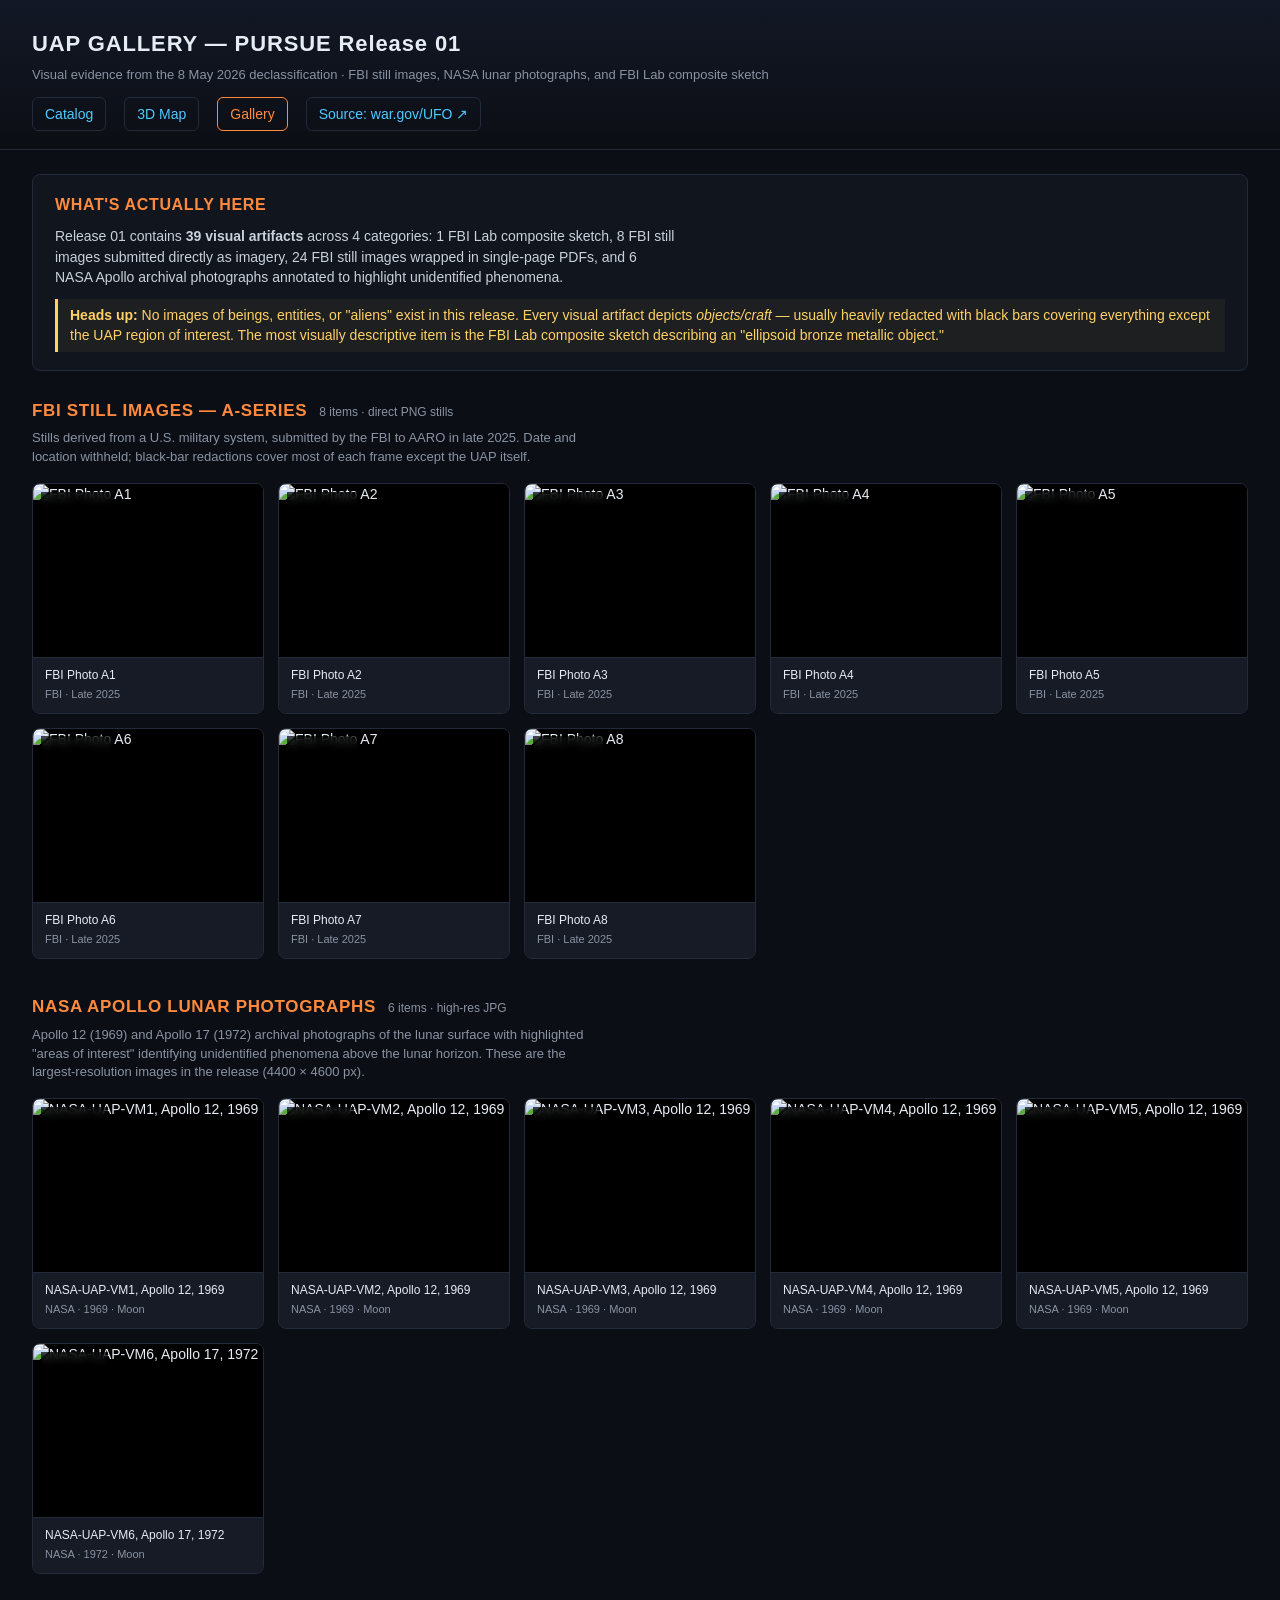
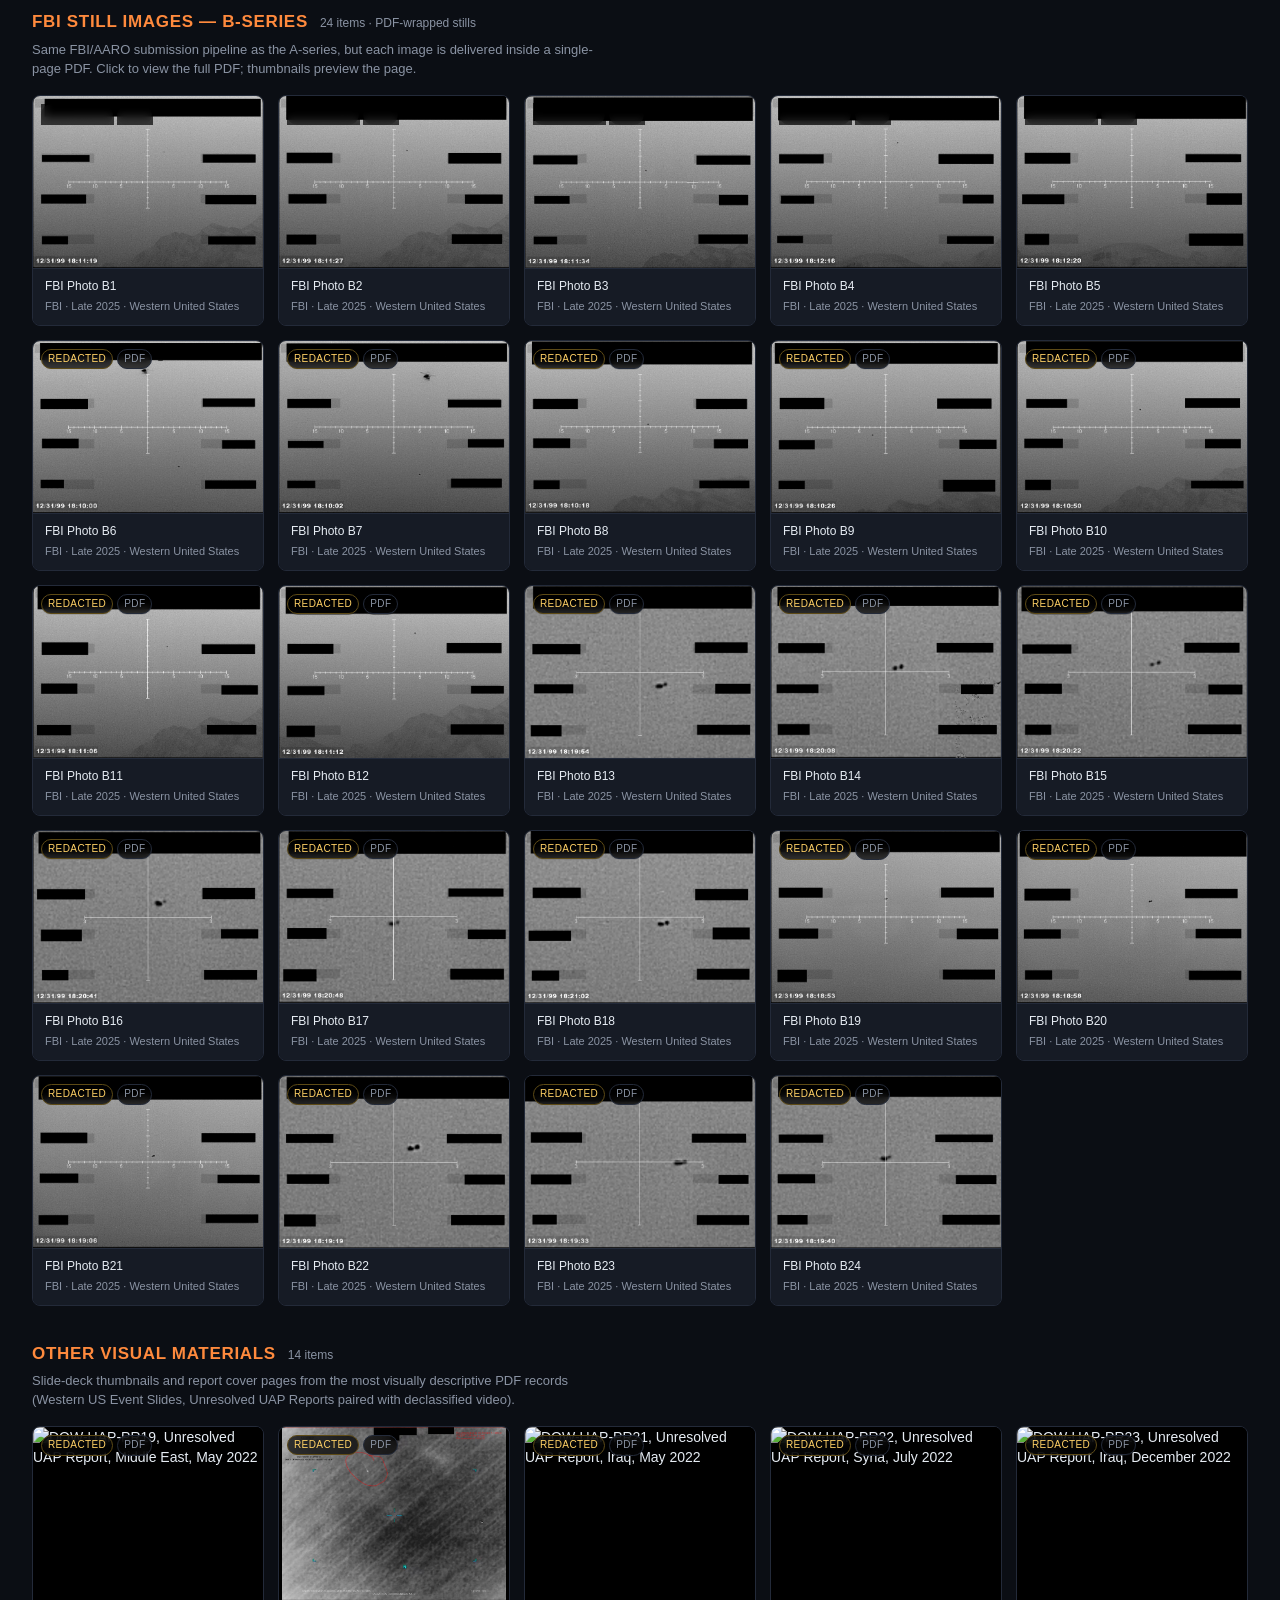
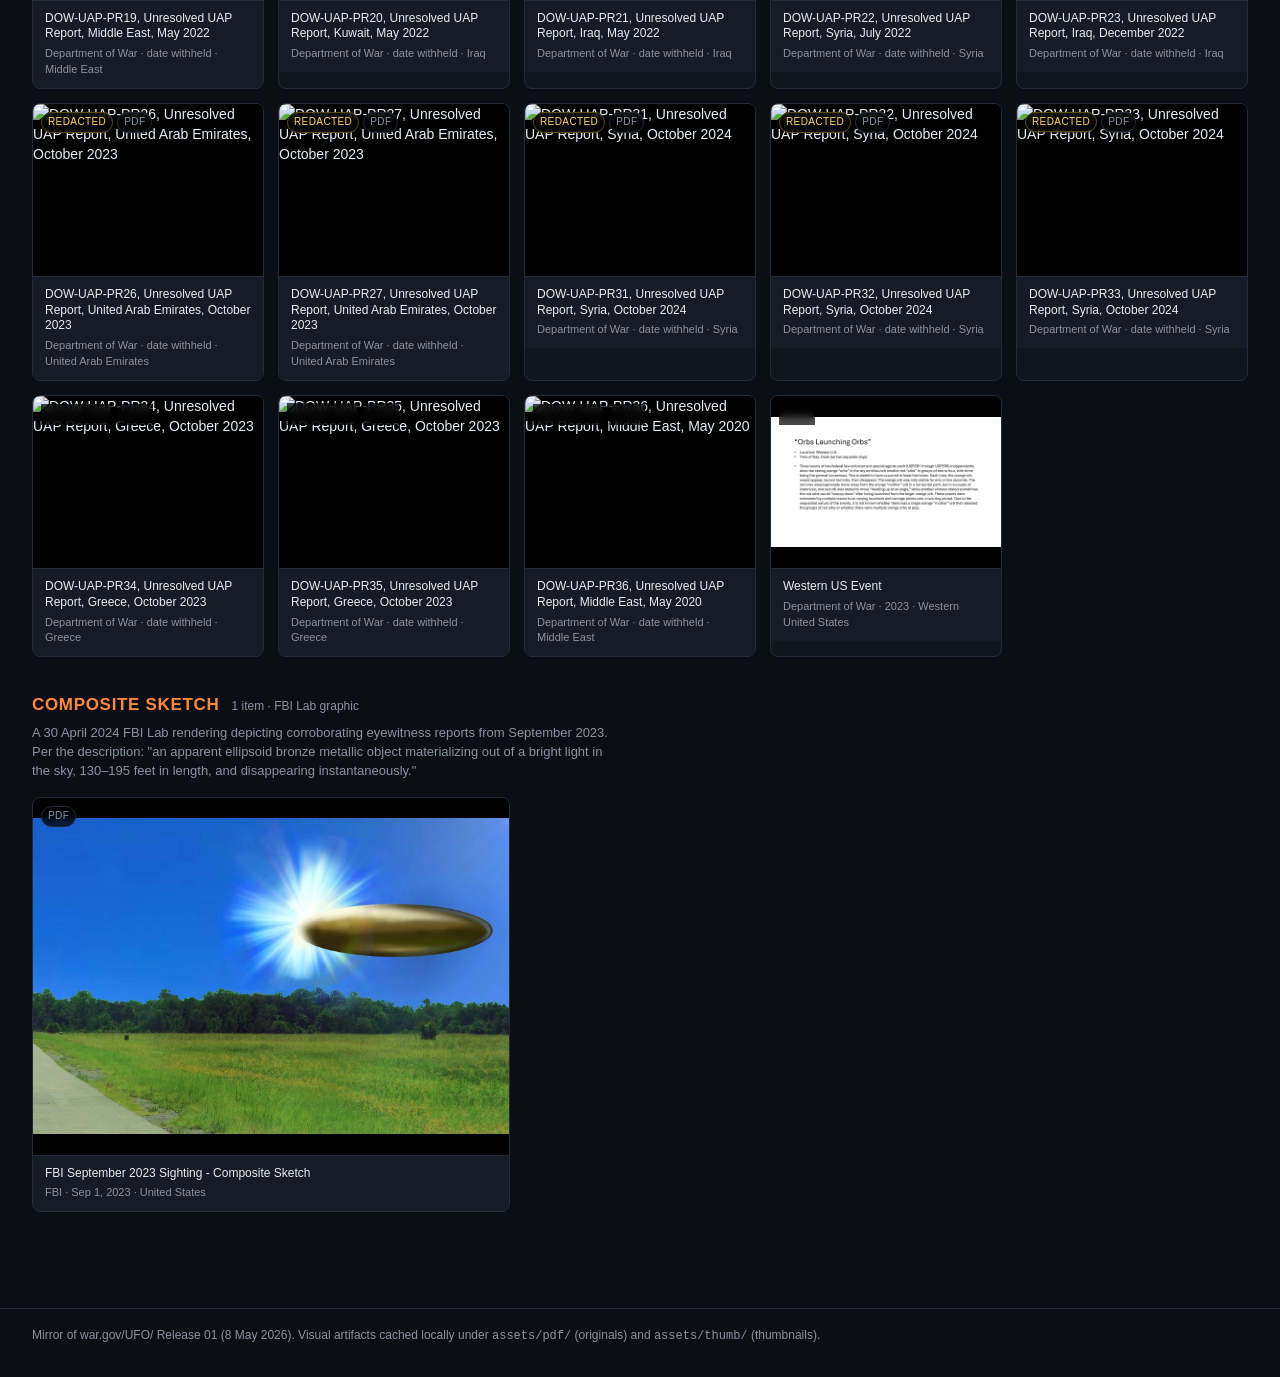
==== gallery.html @ 2dacb721 "Initial commit: UAP catalog + map + gallery Mirror of war.gov PURSUE Release 01 (8 May 2026): - 161 " ====
<!doctype html>
<html lang="en">
<head>
<meta charset="utf-8" />
<meta name="viewport" content="width=device-width,initial-scale=1" />
<title>UAP Gallery — PURSUE Release 01</title>
<!-- Google Analytics -->
<script async src="https://www.googletagmanager.com/gtag/js?id=G-RMWGLV4CE9"></script>
<script>
  window.dataLayer = window.dataLayer || [];
  function gtag(){dataLayer.push(arguments);}
  gtag('js', new Date());
  gtag('config', 'G-RMWGLV4CE9');
</script>
<style>
  :root {
    --bg: #0b0e14;
    --panel: #11151d;
    --panel2: #161b25;
    --line: #232a39;
    --text: #e6ecf3;
    --muted: #8a93a3;
    --accent: #ff8a3d;
    --accent2: #4ec9ff;
    --warn: #ffd166;
  }
  * { box-sizing: border-box; }
  html, body { margin:0; padding:0; background:var(--bg); color:var(--text); font:14px/1.45 -apple-system,BlinkMacSystemFont,"Segoe UI",sans-serif; }
  a { color: var(--accent2); text-decoration: none; }
  a:hover { text-decoration: underline; }
  header { padding: 28px 32px 18px; border-bottom: 1px solid var(--line); background: linear-gradient(180deg, #131826 0%, #0b0e14 100%); }
  header h1 { margin: 0 0 6px; font-size: 22px; letter-spacing:.04em; }
  header .sub { color: var(--muted); font-size: 13px; }
  header .nav { margin-top: 12px; display:flex; gap: 18px; flex-wrap: wrap; }
  header .nav a { padding: 6px 12px; border:1px solid var(--line); border-radius: 6px; }
  header .nav a.active { border-color: var(--accent); color: var(--accent); }

  main { max-width: 1400px; margin: 0 auto; padding: 24px 32px 60px; }

  .lede {
    background: var(--panel); border: 1px solid var(--line); border-radius: 8px;
    padding: 18px 22px; margin-bottom: 28px;
  }
  .lede h2 { margin: 0 0 10px; font-size: 16px; color: var(--accent); text-transform: uppercase; letter-spacing: .04em; }
  .lede p { margin: 6px 0; color: #c9d1da; max-width: 80ch; }
  .lede .callout {
    border-left: 3px solid var(--warn); padding: 6px 12px; margin-top: 12px;
    color: var(--warn); background: rgba(255,209,102,0.05);
  }

  section.group { margin-bottom: 36px; }
  section.group > h2 {
    font-size: 17px; color: var(--accent); letter-spacing: .04em; text-transform: uppercase;
    margin: 0 0 6px; display: flex; align-items: baseline; gap: 12px;
  }
  section.group > h2 .count { font-size: 12px; color: var(--muted); font-weight: 400; text-transform: none; letter-spacing: 0; }
  section.group > p.desc { margin: 0 0 16px; color: var(--muted); font-size: 13px; max-width: 80ch; }

  .grid {
    display: grid;
    grid-template-columns: repeat(auto-fill, minmax(220px, 1fr));
    gap: 14px;
  }
  .card {
    position: relative;
    background: var(--panel);
    border: 1px solid var(--line);
    border-radius: 8px;
    overflow: hidden;
    cursor: zoom-in;
    transition: border-color .15s, transform .15s;
  }
  .card:hover { border-color: var(--accent); transform: translateY(-2px); }
  .card .img-wrap {
    aspect-ratio: 4/3;
    background: #000;
    overflow: hidden;
    display: flex; align-items: center; justify-content: center;
  }
  .card img {
    width: 100%; height: 100%; object-fit: contain;
    background: #000;
  }
  .card .meta {
    padding: 10px 12px;
    font-size: 12px;
    border-top: 1px solid var(--line);
    background: var(--panel2);
  }
  .card .title { color: var(--text); font-weight: 500; line-height: 1.3; margin-bottom: 4px; }
  .card .sub { color: var(--muted); font-size: 11px; }
  .badges { position: absolute; top: 8px; left: 8px; display: flex; gap: 4px; }
  .badge {
    background: rgba(0,0,0,0.7);
    border: 1px solid var(--line);
    color: var(--muted);
    padding: 2px 6px;
    border-radius: 999px;
    font-size: 10px;
    text-transform: uppercase;
    letter-spacing: .04em;
    backdrop-filter: blur(4px);
  }
  .badge.redacted { color: var(--warn); border-color: #5d4a16; }
  .badge.highres { color: var(--accent2); border-color: #234050; }
  .card.featured { grid-column: span 2; }
  @media (max-width: 720px) { .card.featured { grid-column: span 1; } }

  /* Lightbox */
  .lightbox {
    position: fixed; inset: 0;
    background: rgba(0,0,0,0.95);
    display: none;
    z-index: 100;
    padding: 40px;
  }
  .lightbox.open { display: flex; flex-direction: column; }
  .lightbox img {
    flex: 1; min-height: 0;
    width: 100%; height: 100%;
    object-fit: contain;
  }
  .lightbox .lb-meta {
    color: var(--text);
    padding: 14px 8px 4px;
    font-size: 13px;
    line-height: 1.5;
    max-height: 35vh;
    overflow-y: auto;
  }
  .lightbox .lb-meta .ttl { font-weight: 600; color: var(--accent); margin-bottom: 4px; font-size: 15px; }
  .lightbox .lb-meta .sub { color: var(--muted); margin-bottom: 8px; font-size: 12px; }
  .lightbox .lb-meta .desc { color: #c9d1da; max-width: 80ch; }
  .lightbox .close {
    position: absolute; top: 12px; right: 16px;
    background: rgba(0,0,0,0.7); border: 1px solid var(--line);
    color: var(--text); width: 36px; height: 36px;
    border-radius: 50%; cursor: pointer; font-size: 18px; line-height: 1;
  }
  .lightbox .nav-btn {
    position: absolute; top: 50%; transform: translateY(-50%);
    background: rgba(0,0,0,0.5); border: 1px solid var(--line);
    color: var(--text); width: 44px; height: 44px;
    border-radius: 50%; cursor: pointer; font-size: 22px; line-height: 1;
  }
  .lightbox .nav-btn.prev { left: 12px; }
  .lightbox .nav-btn.next { right: 12px; }
  .lightbox .open-link {
    display: inline-block; margin-top: 6px;
    color: var(--accent2); padding: 3px 8px; border:1px solid var(--line); border-radius: 4px;
    font-size: 12px;
  }

  footer { color: var(--muted); padding: 18px 32px 32px; font-size: 12px; border-top: 1px solid var(--line); }
</style>
</head>
<body>

<header>
  <h1>UAP GALLERY &mdash; PURSUE Release 01</h1>
  <div class="sub">Visual evidence from the 8 May 2026 declassification &middot; FBI still images, NASA lunar photographs, and FBI Lab composite sketch</div>
  <div class="nav">
    <a href="index.html">Catalog</a>
    <a href="map.html">3D Map</a>
    <a class="active" href="gallery.html">Gallery</a>
    <a href="https://www.war.gov/UFO/" target="_blank" rel="noopener">Source: war.gov/UFO ↗</a>
  </div>
</header>

<main>

  <div class="lede">
    <h2>What's actually here</h2>
    <p>Release 01 contains <strong>39 visual artifacts</strong> across 4 categories: 1 FBI Lab composite sketch, 8 FBI still images submitted directly as imagery, 24 FBI still images wrapped in single-page PDFs, and 6 NASA Apollo archival photographs annotated to highlight unidentified phenomena.</p>
    <div class="callout">
      <strong>Heads up:</strong> No images of beings, entities, or "aliens" exist in this release. Every visual artifact depicts <em>objects/craft</em> &mdash; usually heavily redacted with black bars covering everything except the UAP region of interest. The most visually descriptive item is the FBI Lab composite sketch describing an "ellipsoid bronze metallic object."
    </div>
  </div>

  <section class="group" id="g-fbi-a">
    <h2>FBI Still Images — A-series <span class="count">8 items · direct PNG stills</span></h2>
    <p class="desc">Stills derived from a U.S. military system, submitted by the FBI to AARO in late 2025. Date and location withheld; black-bar redactions cover most of each frame except the UAP itself.</p>
    <div class="grid" id="grid-fbi-a"></div>
  </section>

  <section class="group" id="g-nasa">
    <h2>NASA Apollo Lunar Photographs <span class="count">6 items · high-res JPG</span></h2>
    <p class="desc">Apollo 12 (1969) and Apollo 17 (1972) archival photographs of the lunar surface with highlighted "areas of interest" identifying unidentified phenomena above the lunar horizon. These are the largest-resolution images in the release (4400 × 4600 px).</p>
    <div class="grid" id="grid-nasa"></div>
  </section>

  <section class="group" id="g-fbi-b">
    <h2>FBI Still Images — B-series <span class="count">24 items · PDF-wrapped stills</span></h2>
    <p class="desc">Same FBI/AARO submission pipeline as the A-series, but each image is delivered inside a single-page PDF. Click to view the full PDF; thumbnails preview the page.</p>
    <div class="grid" id="grid-fbi-b"></div>
  </section>

  <section class="group" id="g-other">
    <h2>Other Visual Materials <span class="count" id="g-other-count">—</span></h2>
    <p class="desc">Slide-deck thumbnails and report cover pages from the most visually descriptive PDF records (Western US Event Slides, Unresolved UAP Reports paired with declassified video).</p>
    <div class="grid" id="grid-other"></div>
  </section>

  <section class="group" id="g-sketch">
    <h2>Composite Sketch <span class="count">1 item · FBI Lab graphic</span></h2>
    <p class="desc">A 30 April 2024 FBI Lab rendering depicting corroborating eyewitness reports from September 2023. Per the description: "an apparent ellipsoid bronze metallic object materializing out of a bright light in the sky, 130–195 feet in length, and disappearing instantaneously."</p>
    <div class="grid" id="grid-sketch"></div>
  </section>
</main>

<div class="lightbox" id="lightbox" role="dialog" aria-modal="true">
  <button class="close" aria-label="Close" onclick="closeLB()">×</button>
  <button class="nav-btn prev" aria-label="Previous" onclick="navLB(-1)">‹</button>
  <button class="nav-btn next" aria-label="Next" onclick="navLB(1)">›</button>
  <img id="lb-img" alt="" />
  <div class="lb-meta">
    <div class="ttl" id="lb-ttl"></div>
    <div class="sub" id="lb-sub"></div>
    <div class="desc" id="lb-desc"></div>
    <a id="lb-source" class="open-link" target="_blank" rel="noopener">Open source ↗</a>
  </div>
</div>

<footer>
  Mirror of war.gov/UFO/ Release 01 (8 May 2026). Visual artifacts cached locally under <code>assets/pdf/</code> (originals) and <code>assets/thumb/</code> (thumbnails).
</footer>

<script src="data.js"></script>
<script>
(async function(){
await window.UAP_READY;
const records = window.UAP_CATALOG;

function escapeHtml(s){
  return String(s||'').replace(/[&<>"']/g, c=>({'&':'&amp;','<':'&lt;','>':'&gt;','"':'&quot;',"'":'&#39;'}[c]));
}

function fmtDate(s){
  if (!s || s==='N/A') return 'date withheld';
  const m = s.match(/^(\d{1,2})\/(\d{1,2})\/(\d{2,4})/);
  if (m) {
    let y = parseInt(m[3]); if (y < 100) y = y >= 30 ? 1900+y : 2000+y;
    const months = ['Jan','Feb','Mar','Apr','May','Jun','Jul','Aug','Sep','Oct','Nov','Dec'];
    return `${months[parseInt(m[1])-1]} ${parseInt(m[2])}, ${y}`;
  }
  return s;
}

// Bucketing logic
function isSketch(r) { return /sketch/i.test(r.title) && r.title !== 'State Department UAP Cable 1, Papua New Guinea, January 28, 1985'; }
function isFbiA(r)   { return r.type === 'IMG' && /^FBI Photo A\d/i.test(r.title); }
function isFbiB(r)   { return r.type === 'PDF' && /^FBI Photo B\d/i.test(r.title); }
function isNasaImg(r){ return r.type === 'IMG' && /NASA-UAP-VM/i.test(r.title); }
function isOther(r)  {
  // Western US Event slides + the PR (Unresolved UAP Report) modal images that are summary cards
  return /western us event/i.test(r.title) || /^DOW-UAP-PR\d+,/.test(r.title);
}

const sketch = records.filter(isSketch);
const fbiA   = records.filter(isFbiA);
const fbiB   = records.filter(isFbiB).sort((a,b)=>{
  const na = parseInt(a.title.match(/B(\d+)/)?.[1]||0);
  const nb = parseInt(b.title.match(/B(\d+)/)?.[1]||0);
  return na - nb;
});
const nasa   = records.filter(isNasaImg).sort((a,b)=> a.title.localeCompare(b.title, undefined, {numeric:true}));
const other  = records.filter(isOther).filter(r => r.localThumb || r.localFile);

document.getElementById('g-other-count').textContent = other.length + ' items';

// All items in display order, for lightbox navigation
const allItems = [];

function makeCard(r, opts={}) {
  // Decide preview source: prefer local high-res image for IMG records, else thumb
  const isImage = /\.(png|jpe?g|gif|webp)$/i.test(r.localFile||'');
  const previewSrc = (isImage ? r.localFile : r.localThumb) || r.localThumb;
  const fullSrc = isImage ? r.localFile : (r.localThumb || r.localFile);
  const sourceLink = r.localFile || r.fileUrl;
  const isPdf = /\.pdf$/i.test(r.localFile||'');
  const item = {
    title: r.title,
    desc: r.description || '',
    incidentDate: fmtDate(r.incidentDate),
    location: r.incidentLocation || 'location withheld',
    agency: r.agency,
    fullSrc,
    sourceLink,
    sourceLabel: isPdf ? 'Open PDF ↗' : 'Open original ↗'
  };
  allItems.push(item);
  const idx = allItems.length - 1;

  const card = document.createElement('div');
  card.className = 'card' + (opts.featured ? ' featured' : '');
  card.dataset.idx = idx;
  card.innerHTML = `
    <div class="badges">
      ${(r.redaction||'').toUpperCase()==='TRUE' ? '<span class="badge redacted">redacted</span>' : ''}
      ${opts.highres ? '<span class="badge highres">high-res</span>' : ''}
      ${isPdf ? '<span class="badge">PDF</span>' : ''}
    </div>
    <div class="img-wrap">
      <img loading="lazy" src="${previewSrc}" alt="${escapeHtml(r.title)}">
    </div>
    <div class="meta">
      <div class="title">${escapeHtml(r.title)}</div>
      <div class="sub">${escapeHtml(r.agency)} · ${escapeHtml(item.incidentDate)}${r.incidentLocation && r.incidentLocation!=='N/A' ? ' · '+escapeHtml(r.incidentLocation) : ''}</div>
    </div>
  `;
  card.addEventListener('click', () => openLB(idx));
  return card;
}

const gSketch = document.getElementById('grid-sketch');
sketch.forEach(r => gSketch.appendChild(makeCard(r, {featured: true})));

const gA = document.getElementById('grid-fbi-a');
fbiA.forEach(r => gA.appendChild(makeCard(r)));

const gN = document.getElementById('grid-nasa');
nasa.forEach(r => gN.appendChild(makeCard(r, {highres: true})));

const gB = document.getElementById('grid-fbi-b');
fbiB.forEach(r => gB.appendChild(makeCard(r)));

const gO = document.getElementById('grid-other');
other.forEach(r => gO.appendChild(makeCard(r)));

// Lightbox
let lbIdx = 0;
const lb = document.getElementById('lightbox');
const lbImg = document.getElementById('lb-img');

function openLB(idx) {
  lbIdx = idx;
  showLB();
  lb.classList.add('open');
  document.body.style.overflow = 'hidden';
}
function closeLB() {
  lb.classList.remove('open');
  document.body.style.overflow = '';
}
function navLB(delta) {
  lbIdx = (lbIdx + delta + allItems.length) % allItems.length;
  showLB();
}
function showLB() {
  const it = allItems[lbIdx];
  lbImg.src = it.fullSrc;
  lbImg.alt = it.title;
  document.getElementById('lb-ttl').textContent = it.title;
  document.getElementById('lb-sub').textContent = `${it.agency} · ${it.incidentDate} · ${it.location}`;
  document.getElementById('lb-desc').textContent = it.desc;
  const link = document.getElementById('lb-source');
  link.href = it.sourceLink;
  link.textContent = it.sourceLabel;
}
window.closeLB = closeLB;
window.navLB = navLB;

lb.addEventListener('click', e => { if (e.target === lb) closeLB(); });
document.addEventListener('keydown', e => {
  if (!lb.classList.contains('open')) return;
  if (e.key === 'Escape') closeLB();
  else if (e.key === 'ArrowLeft') navLB(-1);
  else if (e.key === 'ArrowRight') navLB(1);
});
})();
</script>
</body>
</html>
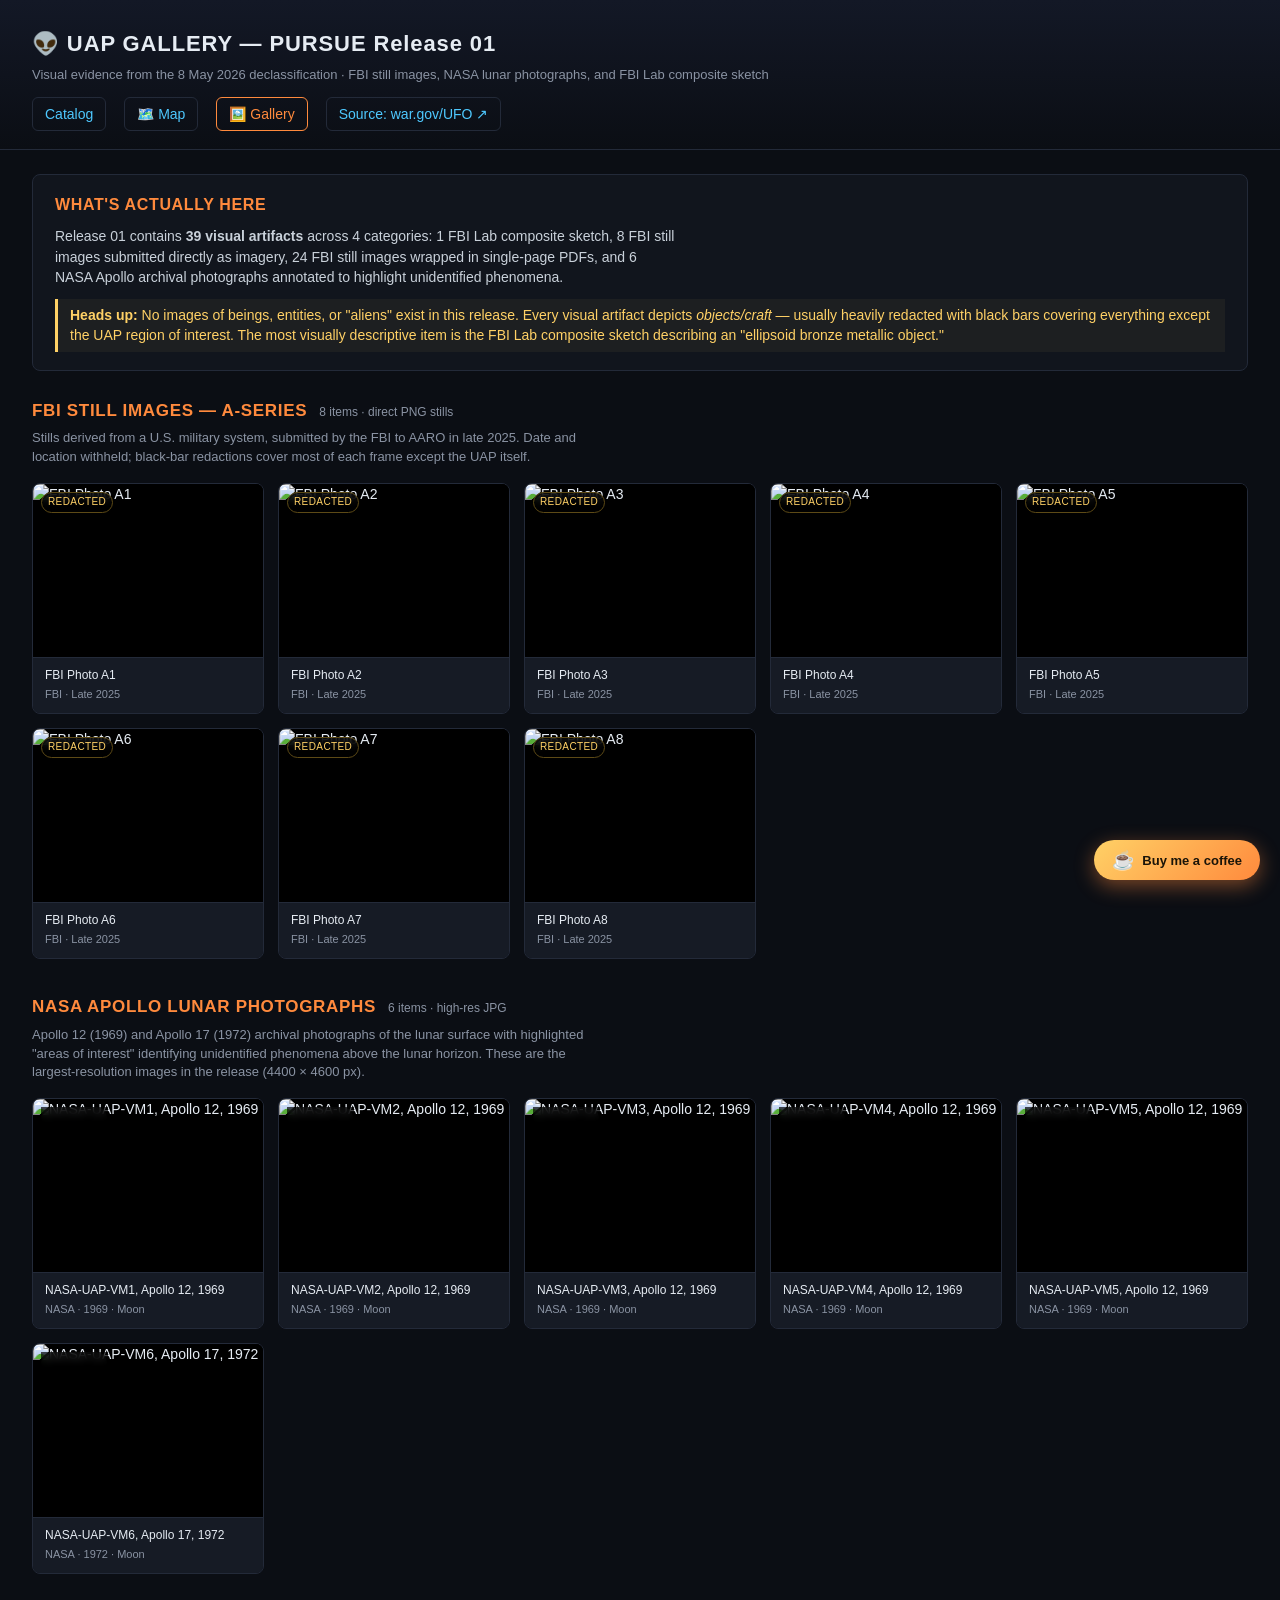
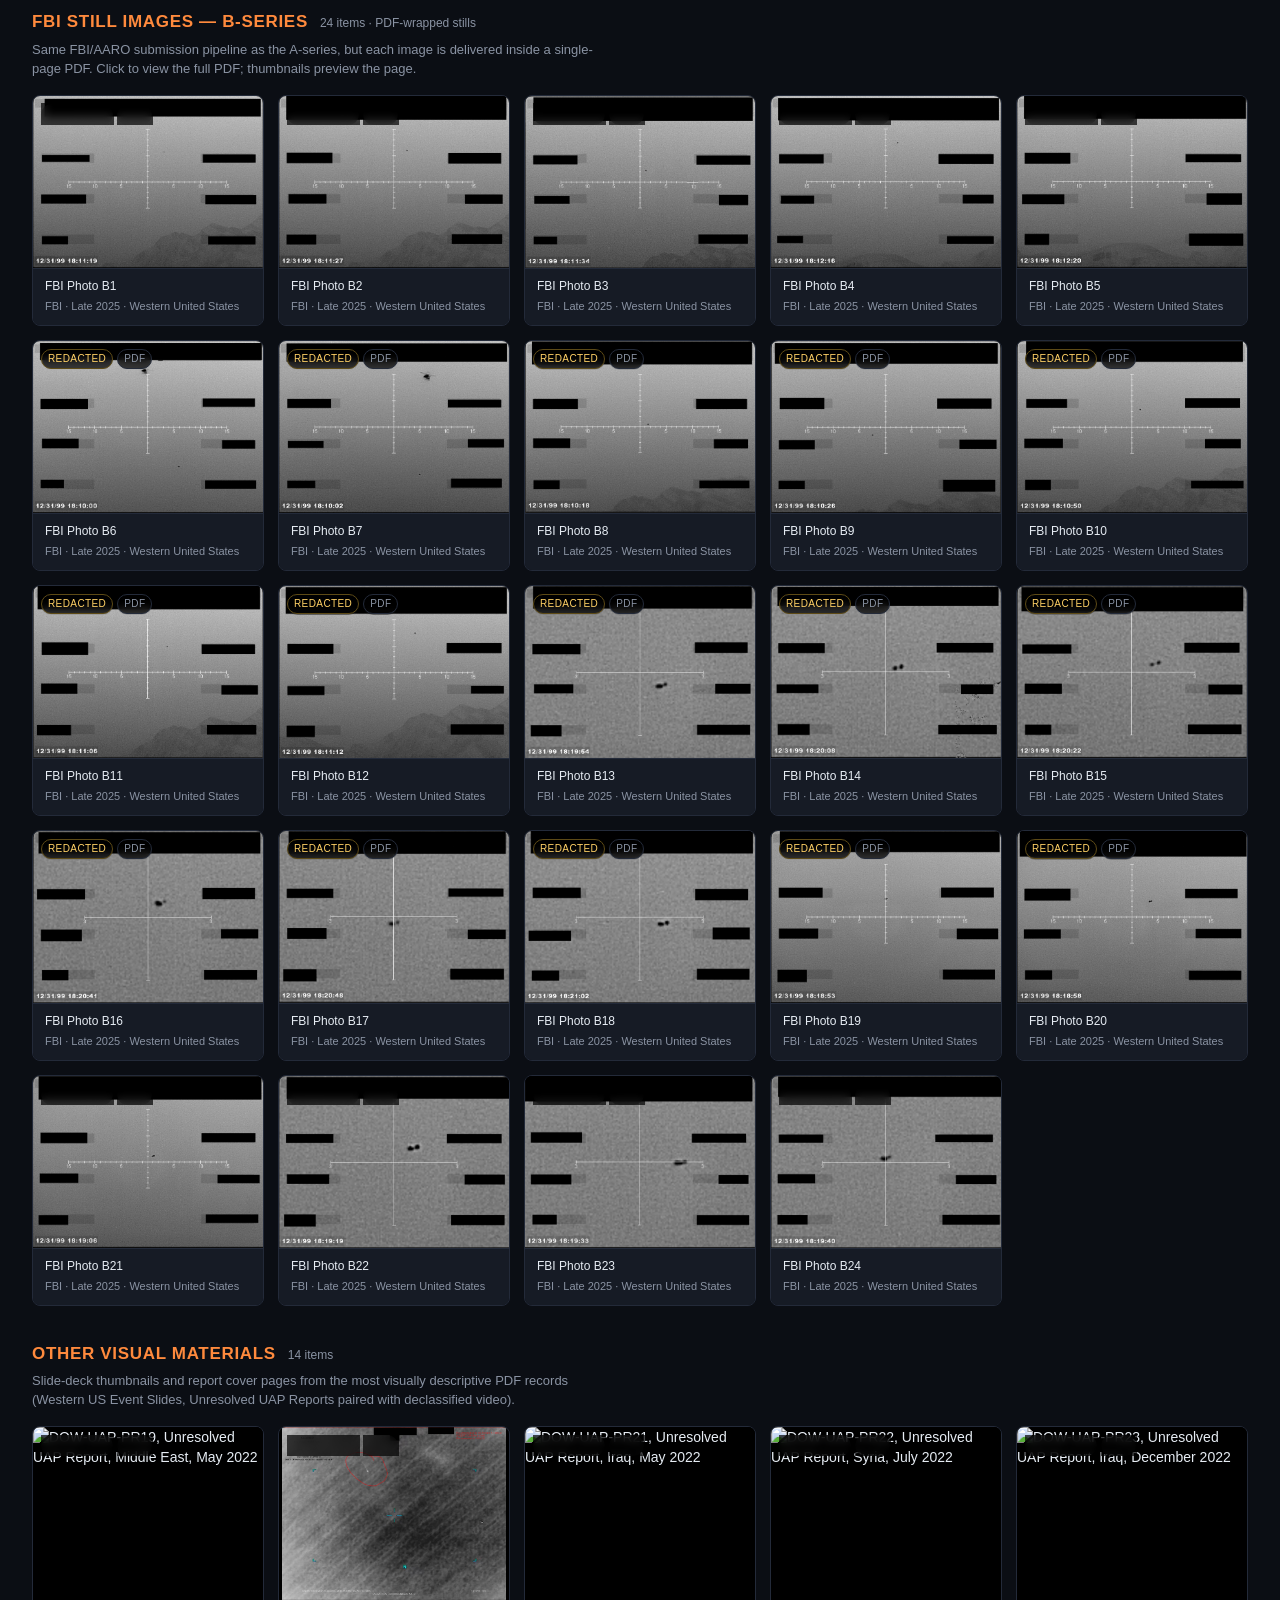
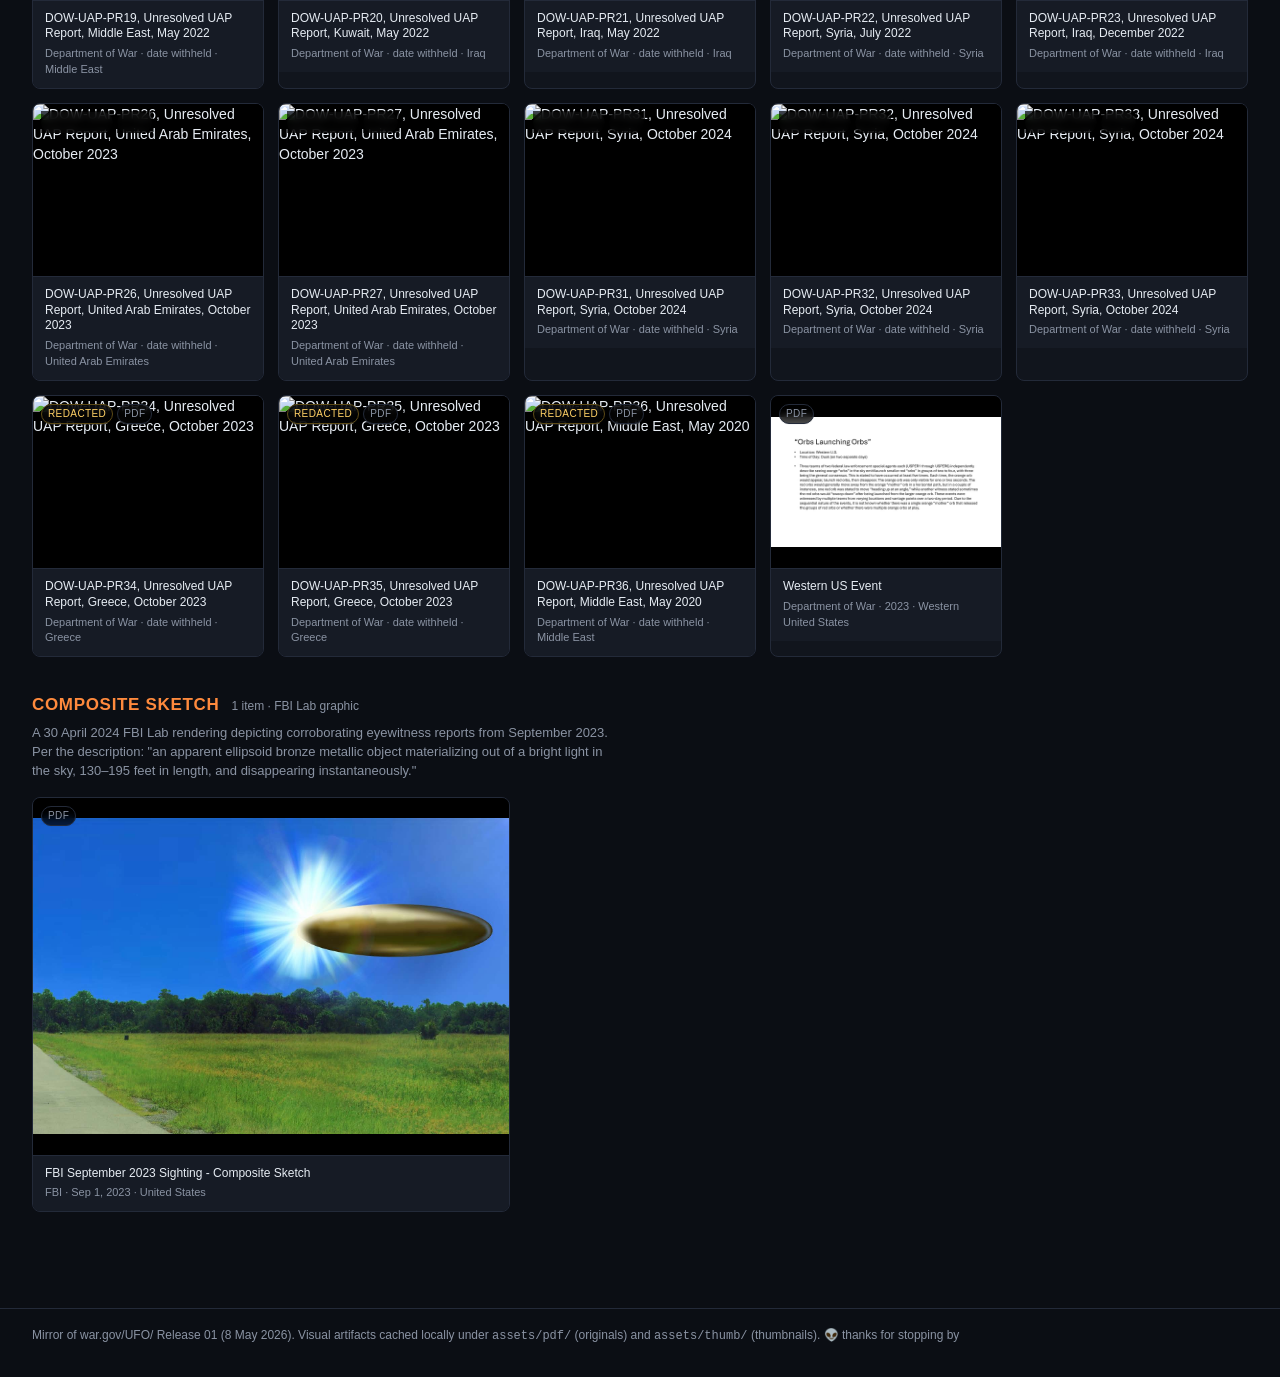
==== commit 965f3245: "Friendly redesign: hero map, alien stickers, BMC widget, GA, favicon - index.html: 16:7 hero map ifr" ====
--- a/gallery.html
+++ b/gallery.html
@@ -3,7 +3,8 @@
 <head>
 <meta charset="utf-8" />
 <meta name="viewport" content="width=device-width,initial-scale=1" />
-<title>UAP Gallery — PURSUE Release 01</title>
+<link rel="icon" href='data:image/svg+xml,<svg xmlns="http://www.w3.org/2000/svg" viewBox="0 0 100 100"><text y=".9em" font-size="88">👽</text></svg>'>
+<title>👽 UAP Gallery — PURSUE Release 01</title>
 <!-- Google Analytics -->
 <script async src="https://www.googletagmanager.com/gtag/js?id=G-RMWGLV4CE9"></script>
 <script>
@@ -152,17 +153,67 @@
   }
 
   footer { color: var(--muted); padding: 18px 32px 32px; font-size: 12px; border-top: 1px solid var(--line); }
+
+  /* Friendly alien stickers (decorative, edges only — gallery is image-heavy) */
+  .alien-stickers { position: fixed; inset: 0; pointer-events: none; z-index: 2; overflow: hidden; }
+  .sticker {
+    position: absolute; opacity: 0; user-select: none;
+    filter: drop-shadow(0 0 10px rgba(78,201,255,.35));
+    animation: sticker-pop 9s ease-in-out infinite;
+  }
+  .sticker.s1 { top: 10%; left: 1%;  animation-delay: 0s;   font-size: 38px; }
+  .sticker.s2 { top: 55%; right: 1%; animation-delay: 3s;   font-size: 36px; }
+  .sticker.s3 { top: 88%; left: 1%;  animation-delay: 6s;   font-size: 34px; }
+  @keyframes sticker-pop {
+    0%, 92%, 100% { opacity: 0; transform: translateY(20px) scale(.4) rotate(-12deg); }
+    20% { opacity: .9; transform: translateY(-2px) scale(1.05) rotate(0deg); }
+    65% { opacity: .8; transform: translateY(-2px) scale(1) rotate(-4deg); }
+    85% { opacity: 0; transform: translateY(10px) scale(.6) rotate(8deg); }
+  }
+  header, main, footer { position: relative; z-index: 3; }
+  @media (max-width: 720px) { .alien-stickers { display: none; } }
+
+  /* Buy Me a Coffee floating widget */
+  .bmc-widget {
+    position: fixed; bottom: 20px; right: 20px; z-index: 50;
+    display: flex; align-items: center; gap: 8px;
+    padding: 11px 18px;
+    background: linear-gradient(135deg, #ffd166 0%, #ff8a3d 100%);
+    color: #1a1408;
+    font: 600 13px/1 -apple-system,BlinkMacSystemFont,"Segoe UI",sans-serif;
+    text-decoration: none; border-radius: 999px;
+    box-shadow: 0 6px 20px rgba(255,138,61,.45), 0 0 0 0 rgba(255,209,102,.6);
+    animation: bmc-pulse 2.6s ease-in-out infinite;
+    transition: transform .18s, box-shadow .18s;
+  }
+  .bmc-widget:hover {
+    transform: translateY(-2px) scale(1.05);
+    animation-play-state: paused;
+    box-shadow: 0 10px 28px rgba(255,138,61,.7);
+    text-decoration: none;
+  }
+  .bmc-widget .bmc-icon { font-size: 18px; line-height: 1; filter: drop-shadow(0 1px 0 rgba(255,255,255,.4)); }
+  @keyframes bmc-pulse {
+    0%, 100% { box-shadow: 0 6px 20px rgba(255,138,61,.45), 0 0 0 0 rgba(255,209,102,.55); }
+    60% { box-shadow: 0 6px 20px rgba(255,138,61,.45), 0 0 0 14px rgba(255,209,102,0); }
+  }
 </style>
 </head>
 <body>
 
+<div class="alien-stickers" aria-hidden="true">
+  <span class="sticker s1">👽</span>
+  <span class="sticker s2">🛸</span>
+  <span class="sticker s3">🪐</span>
+</div>
+
 <header>
-  <h1>UAP GALLERY &mdash; PURSUE Release 01</h1>
+  <h1>👽 UAP GALLERY &mdash; PURSUE Release 01</h1>
   <div class="sub">Visual evidence from the 8 May 2026 declassification &middot; FBI still images, NASA lunar photographs, and FBI Lab composite sketch</div>
   <div class="nav">
     <a href="index.html">Catalog</a>
-    <a href="map.html">3D Map</a>
-    <a class="active" href="gallery.html">Gallery</a>
+    <a href="map.html">🗺️ Map</a>
+    <a class="active" href="gallery.html">🖼️ Gallery</a>
     <a href="https://www.war.gov/UFO/" target="_blank" rel="noopener">Source: war.gov/UFO ↗</a>
   </div>
 </header>
@@ -222,8 +273,12 @@
 </div>
 
 <footer>
-  Mirror of war.gov/UFO/ Release 01 (8 May 2026). Visual artifacts cached locally under <code>assets/pdf/</code> (originals) and <code>assets/thumb/</code> (thumbnails).
+  Mirror of war.gov/UFO/ Release 01 (8 May 2026). Visual artifacts cached locally under <code>assets/pdf/</code> (originals) and <code>assets/thumb/</code> (thumbnails). 👽 thanks for stopping by
 </footer>
+
+<a class="bmc-widget" href="https://buymeacoffee.com/yonique" target="_blank" rel="noopener" aria-label="Buy me a coffee">
+  <span class="bmc-icon">☕</span><span>Buy me a coffee</span>
+</a>
 
 <script src="data.js"></script>
 <script>
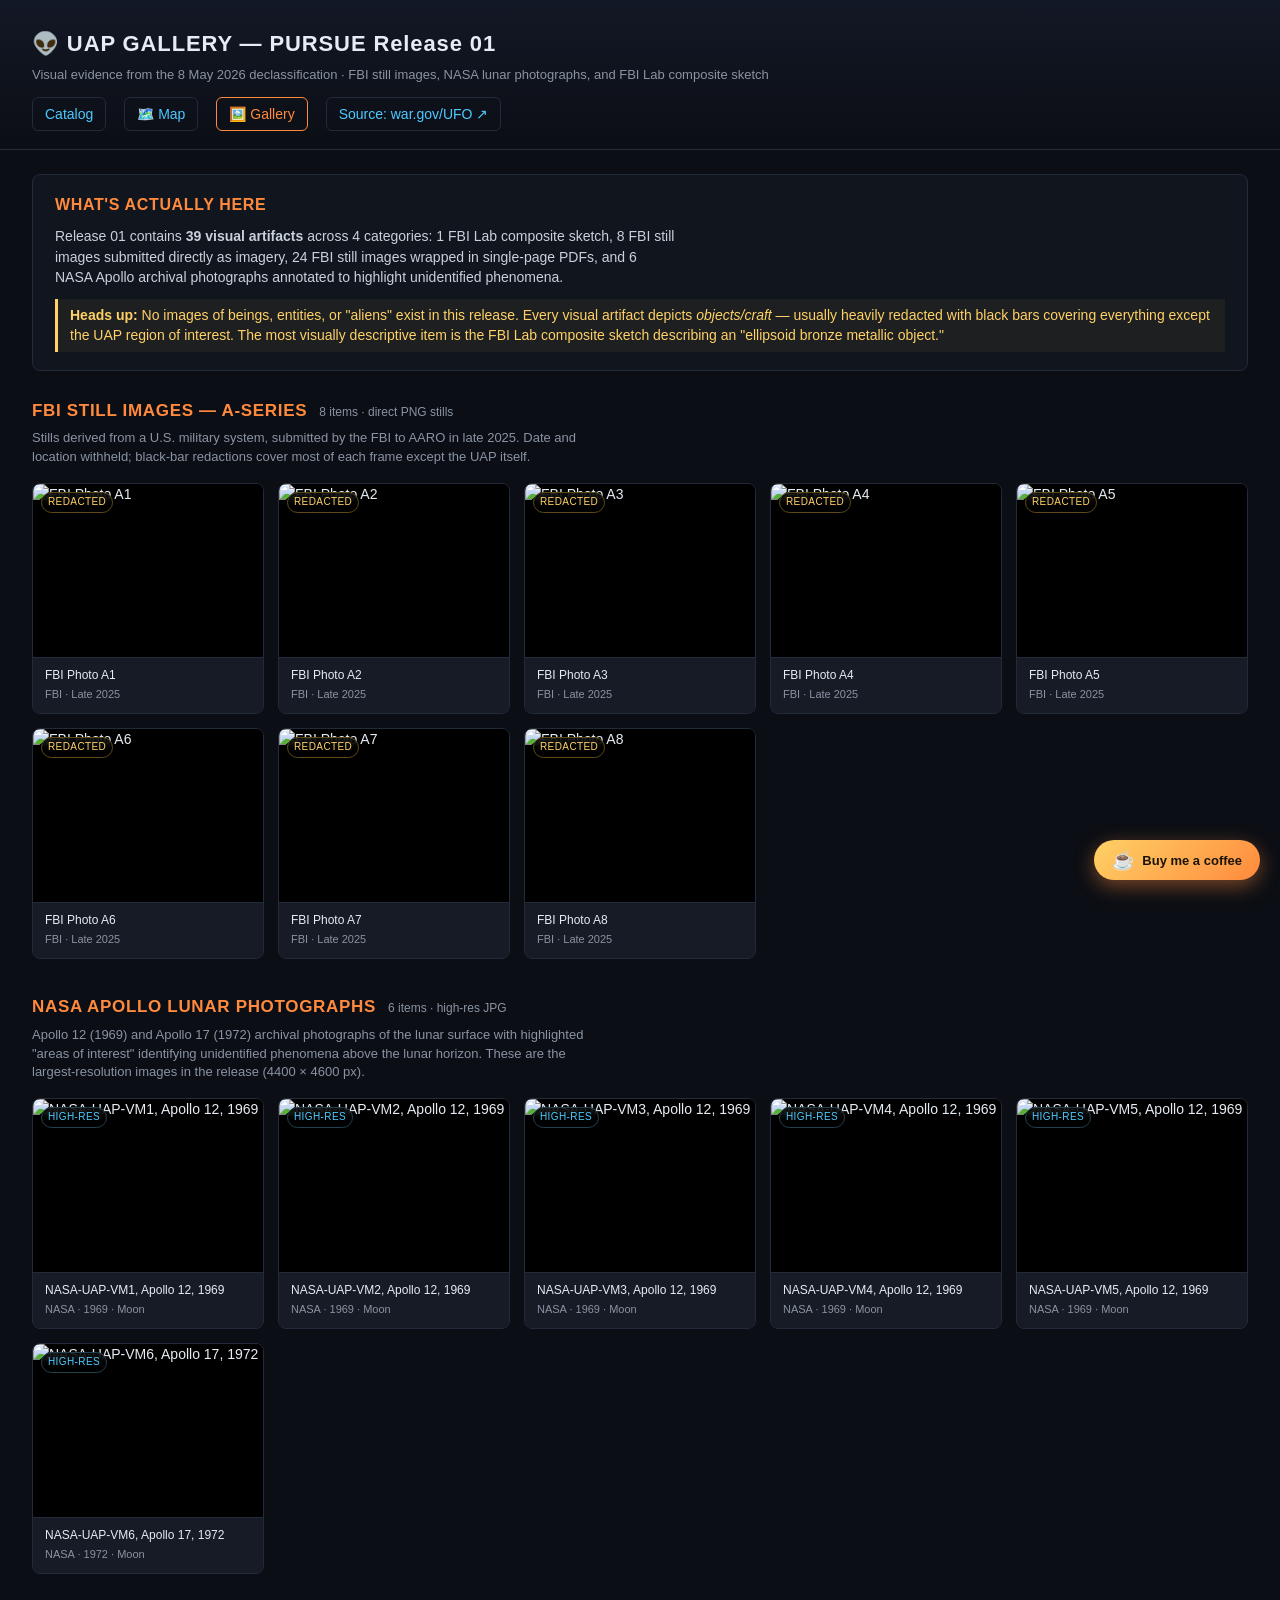
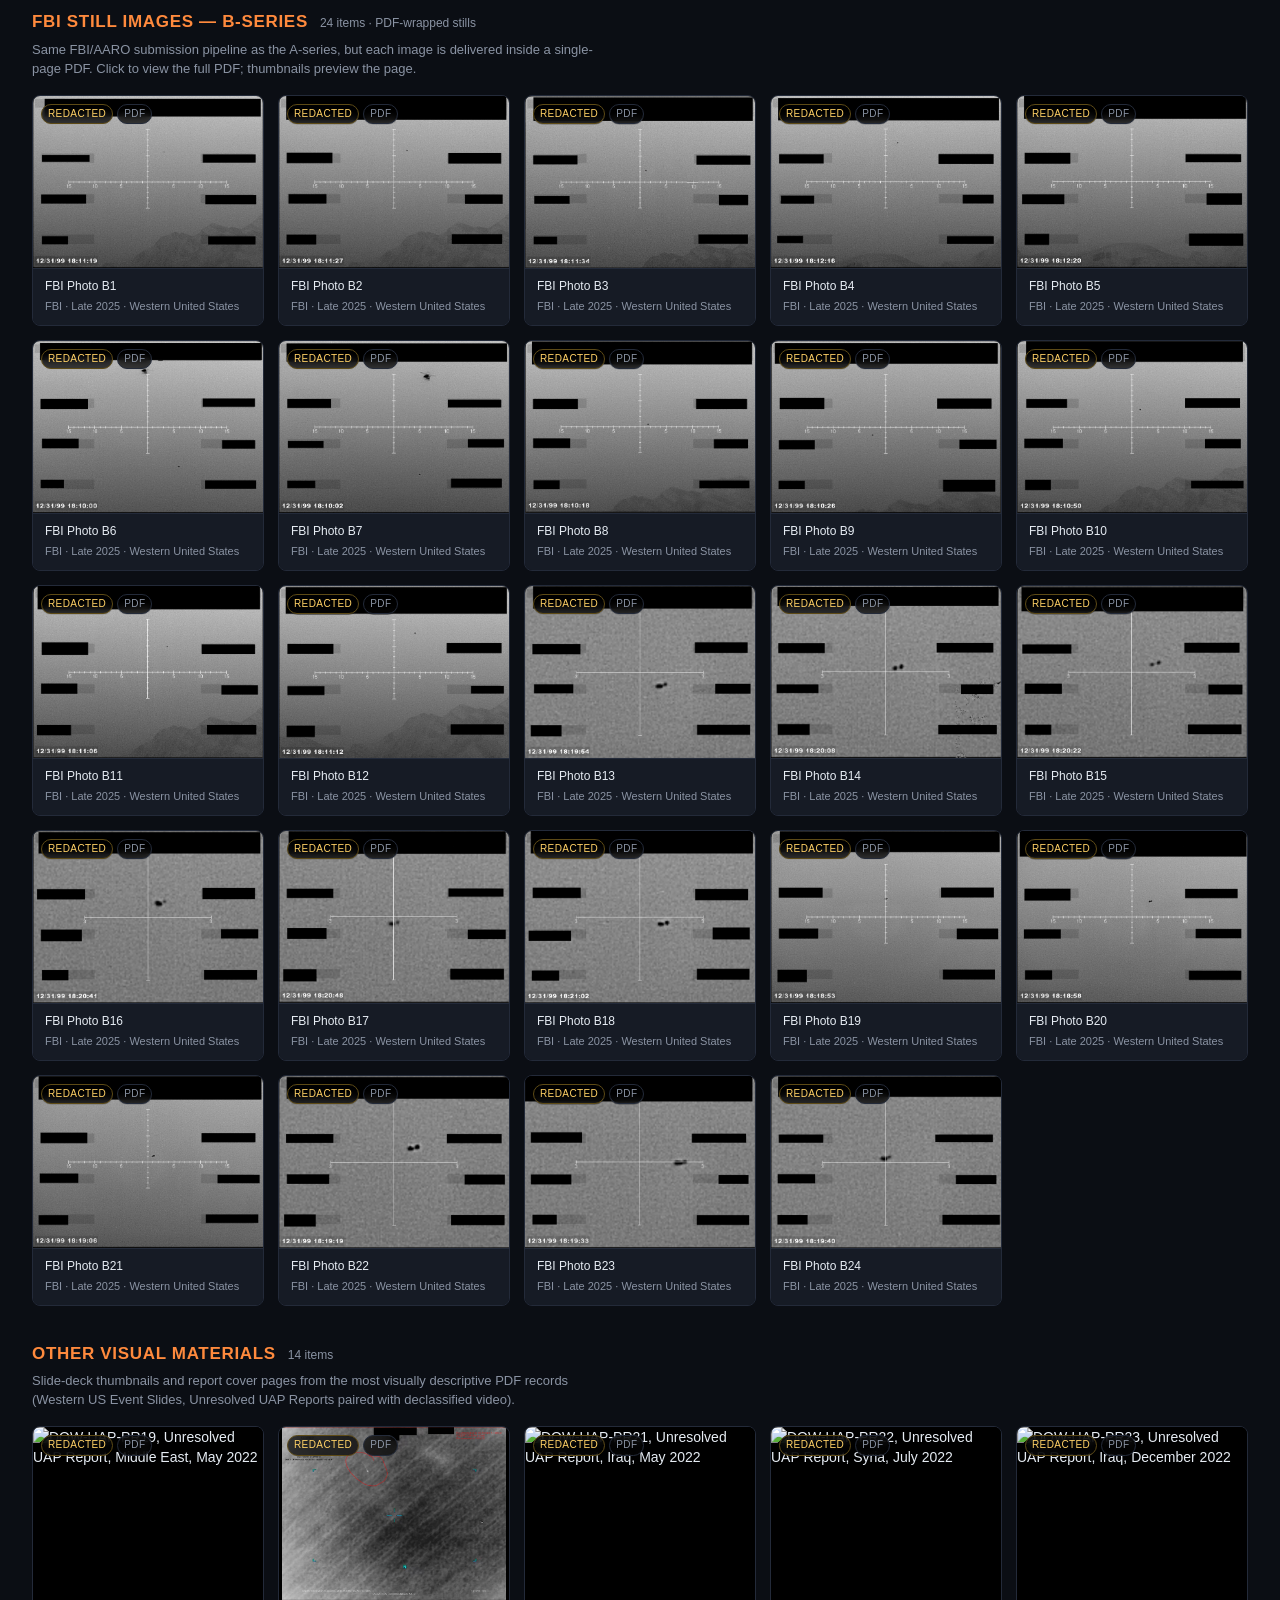
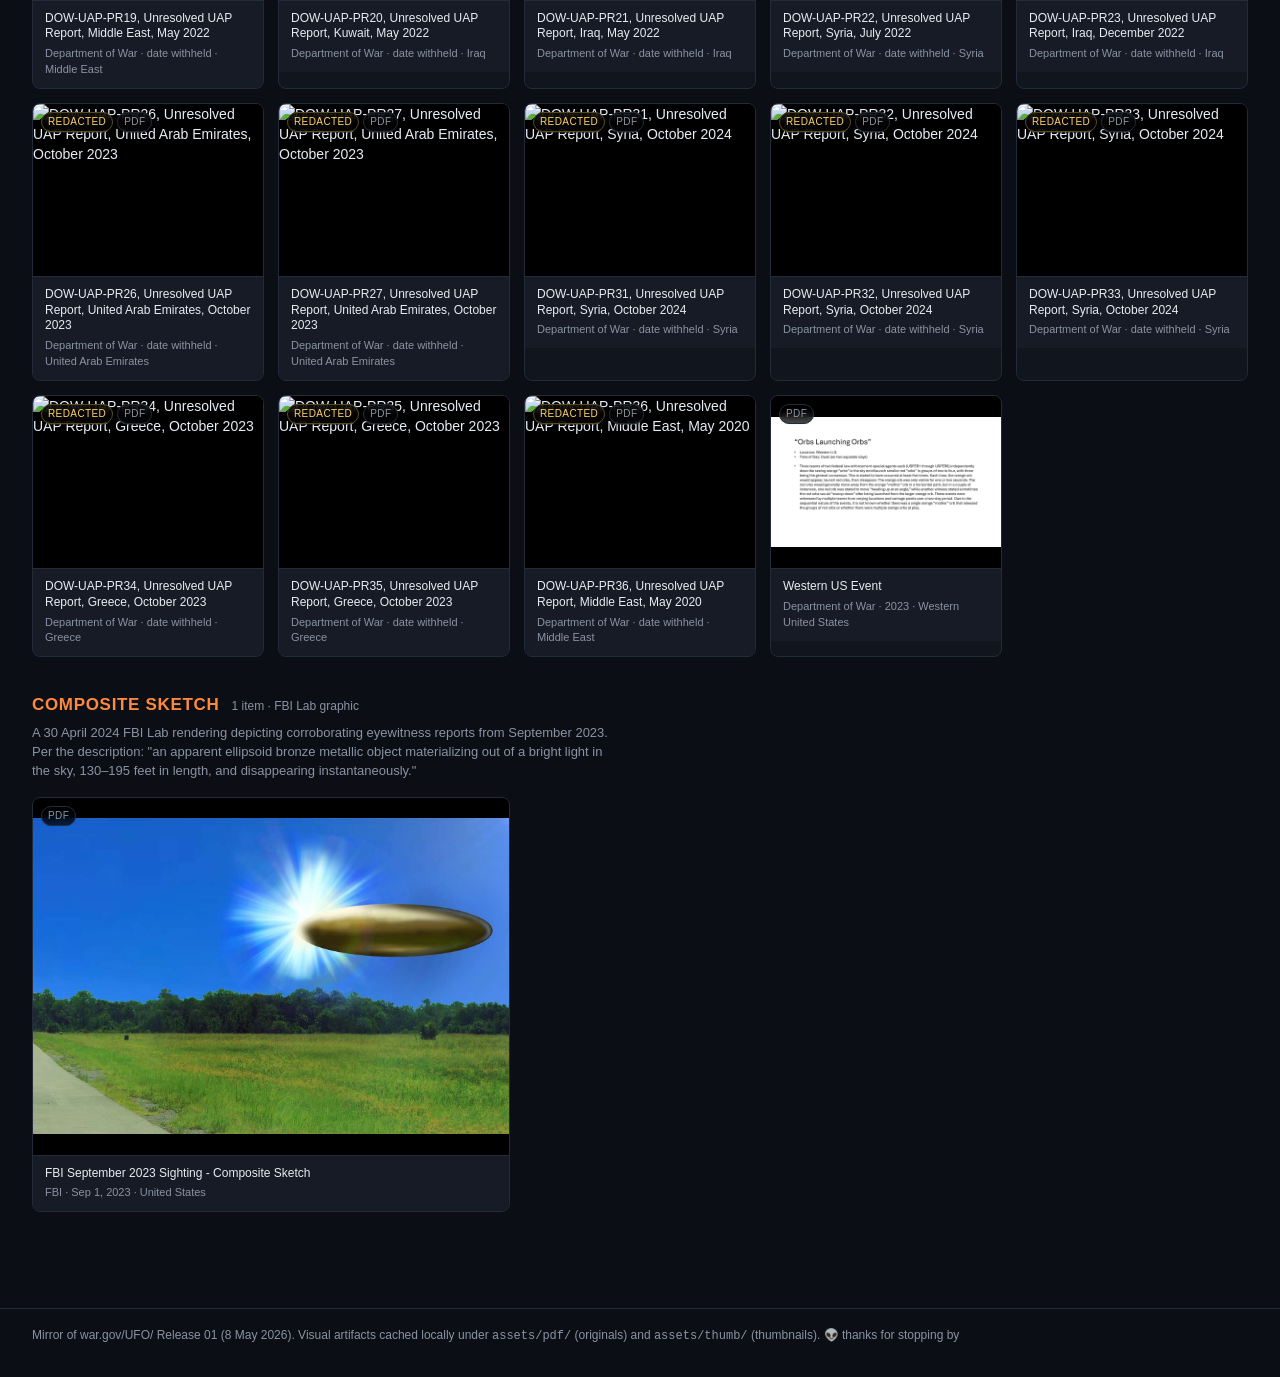
==== commit 2a68ebb0: "GA event instrumentation + mobile hero fix Events tracked across all pages (gtag G-RMWGLV4CE9): - na" ====
--- a/gallery.html
+++ b/gallery.html
@@ -211,10 +211,10 @@
   <h1>👽 UAP GALLERY &mdash; PURSUE Release 01</h1>
   <div class="sub">Visual evidence from the 8 May 2026 declassification &middot; FBI still images, NASA lunar photographs, and FBI Lab composite sketch</div>
   <div class="nav">
-    <a href="index.html">Catalog</a>
-    <a href="map.html">🗺️ Map</a>
-    <a class="active" href="gallery.html">🖼️ Gallery</a>
-    <a href="https://www.war.gov/UFO/" target="_blank" rel="noopener">Source: war.gov/UFO ↗</a>
+    <a href="index.html" data-event="nav_click" data-target="catalog">Catalog</a>
+    <a href="map.html" data-event="nav_click" data-target="map">🗺️ Map</a>
+    <a class="active" href="gallery.html" data-event="nav_click" data-target="gallery">🖼️ Gallery</a>
+    <a href="https://www.war.gov/UFO/" target="_blank" rel="noopener" data-event="outbound_click" data-target="war_gov">Source: war.gov/UFO ↗</a>
   </div>
 </header>
 
@@ -276,12 +276,28 @@
   Mirror of war.gov/UFO/ Release 01 (8 May 2026). Visual artifacts cached locally under <code>assets/pdf/</code> (originals) and <code>assets/thumb/</code> (thumbnails). 👽 thanks for stopping by
 </footer>
 
-<a class="bmc-widget" href="https://buymeacoffee.com/yonique" target="_blank" rel="noopener" aria-label="Buy me a coffee">
+<a class="bmc-widget" href="https://buymeacoffee.com/yonique" target="_blank" rel="noopener" aria-label="Buy me a coffee" data-event="bmc_click" data-from-page="gallery">
   <span class="bmc-icon">☕</span><span>Buy me a coffee</span>
 </a>
 
 <script src="data.js"></script>
 <script>
+// --- GA event tracking ---
+function track(name, params = {}) {
+  if (typeof gtag === 'function') gtag('event', name, params);
+}
+const _camelToSnake = s => s.replace(/([A-Z])/g, '_$1').toLowerCase();
+document.addEventListener('click', e => {
+  const el = e.target.closest('[data-event]');
+  if (!el) return;
+  const params = {};
+  for (const k of Object.keys(el.dataset)) {
+    if (k === 'event') continue;
+    params[_camelToSnake(k)] = String(el.dataset[k]).slice(0, 95);
+  }
+  track(el.dataset.event, params);
+}, true);
+
 (async function(){
 await window.UAP_READY;
 const records = window.UAP_CATALOG;
@@ -341,7 +357,11 @@
     agency: r.agency,
     fullSrc,
     sourceLink,
-    sourceLabel: isPdf ? 'Open PDF ↗' : 'Open original ↗'
+    sourceLabel: isPdf ? 'Open PDF ↗' : 'Open original ↗',
+    sourceEvent: isPdf ? 'pdf_open' : 'source_open',
+    galleryGroup: opts.group || '',
+    recordId: r.id,
+    redacted: (r.redaction||'').toUpperCase() === 'TRUE'
   };
   allItems.push(item);
   const idx = allItems.length - 1;
@@ -368,19 +388,19 @@
 }
 
 const gSketch = document.getElementById('grid-sketch');
-sketch.forEach(r => gSketch.appendChild(makeCard(r, {featured: true})));
+sketch.forEach(r => gSketch.appendChild(makeCard(r, {featured: true, group: 'sketch'})));
 
 const gA = document.getElementById('grid-fbi-a');
-fbiA.forEach(r => gA.appendChild(makeCard(r)));
+fbiA.forEach(r => gA.appendChild(makeCard(r, {group: 'fbi_a'})));
 
 const gN = document.getElementById('grid-nasa');
-nasa.forEach(r => gN.appendChild(makeCard(r, {highres: true})));
+nasa.forEach(r => gN.appendChild(makeCard(r, {highres: true, group: 'nasa_apollo'})));
 
 const gB = document.getElementById('grid-fbi-b');
-fbiB.forEach(r => gB.appendChild(makeCard(r)));
+fbiB.forEach(r => gB.appendChild(makeCard(r, {group: 'fbi_b'})));
 
 const gO = document.getElementById('grid-other');
-other.forEach(r => gO.appendChild(makeCard(r)));
+other.forEach(r => gO.appendChild(makeCard(r, {group: 'other'})));
 
 // Lightbox
 let lbIdx = 0;
@@ -392,6 +412,12 @@
   showLB();
   lb.classList.add('open');
   document.body.style.overflow = 'hidden';
+  const it = allItems[lbIdx];
+  track('gallery_image_view', {
+    record_id: String(it.recordId || ''),
+    agency: it.agency || '',
+    gallery_group: it.galleryGroup || ''
+  });
 }
 function closeLB() {
   lb.classList.remove('open');
@@ -400,6 +426,7 @@
 function navLB(delta) {
   lbIdx = (lbIdx + delta + allItems.length) % allItems.length;
   showLB();
+  track('gallery_image_navigate', { direction: delta > 0 ? 'next' : 'prev' });
 }
 function showLB() {
   const it = allItems[lbIdx];
@@ -411,6 +438,11 @@
   const link = document.getElementById('lb-source');
   link.href = it.sourceLink;
   link.textContent = it.sourceLabel;
+  // Make the source link tracked with full record context
+  link.setAttribute('data-event', it.sourceEvent);
+  link.setAttribute('data-record-id', String(it.recordId || ''));
+  link.setAttribute('data-agency', it.agency || '');
+  link.setAttribute('data-gallery-group', it.galleryGroup || '');
 }
 window.closeLB = closeLB;
 window.navLB = navLB;
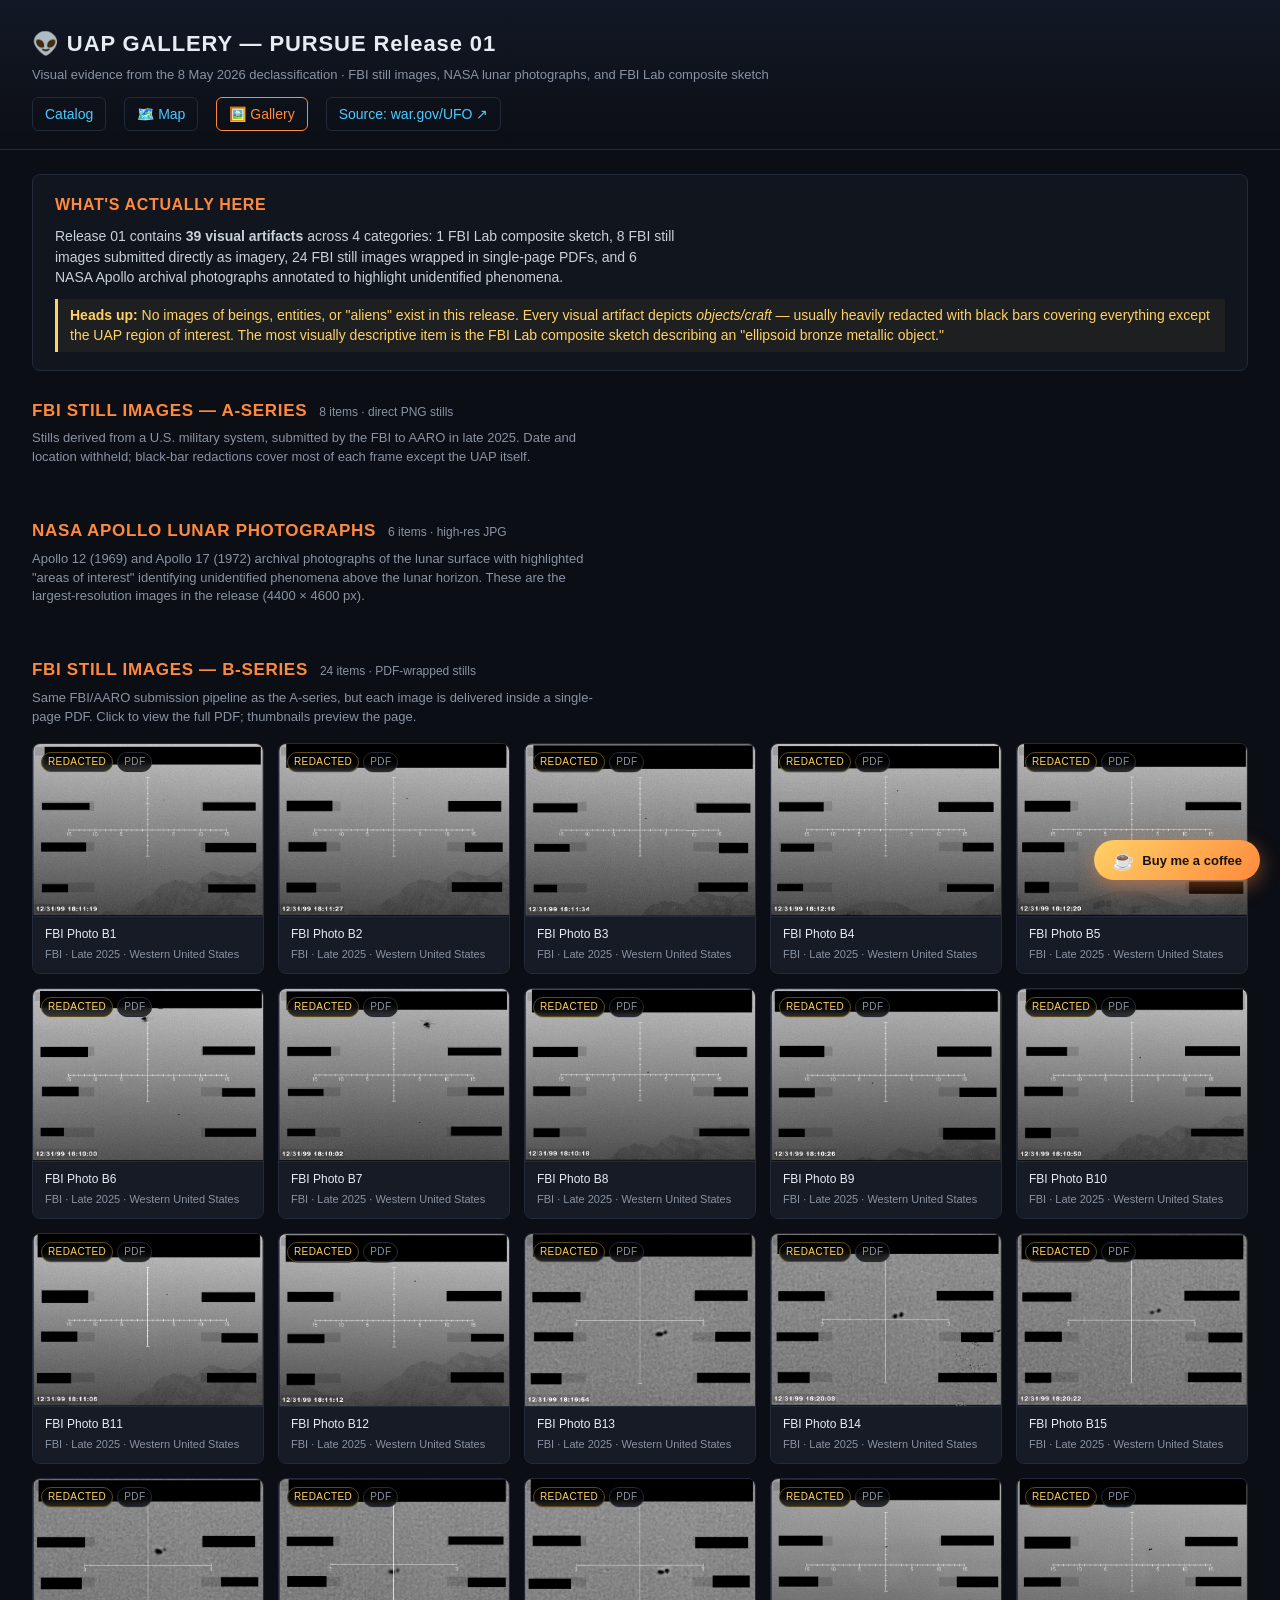
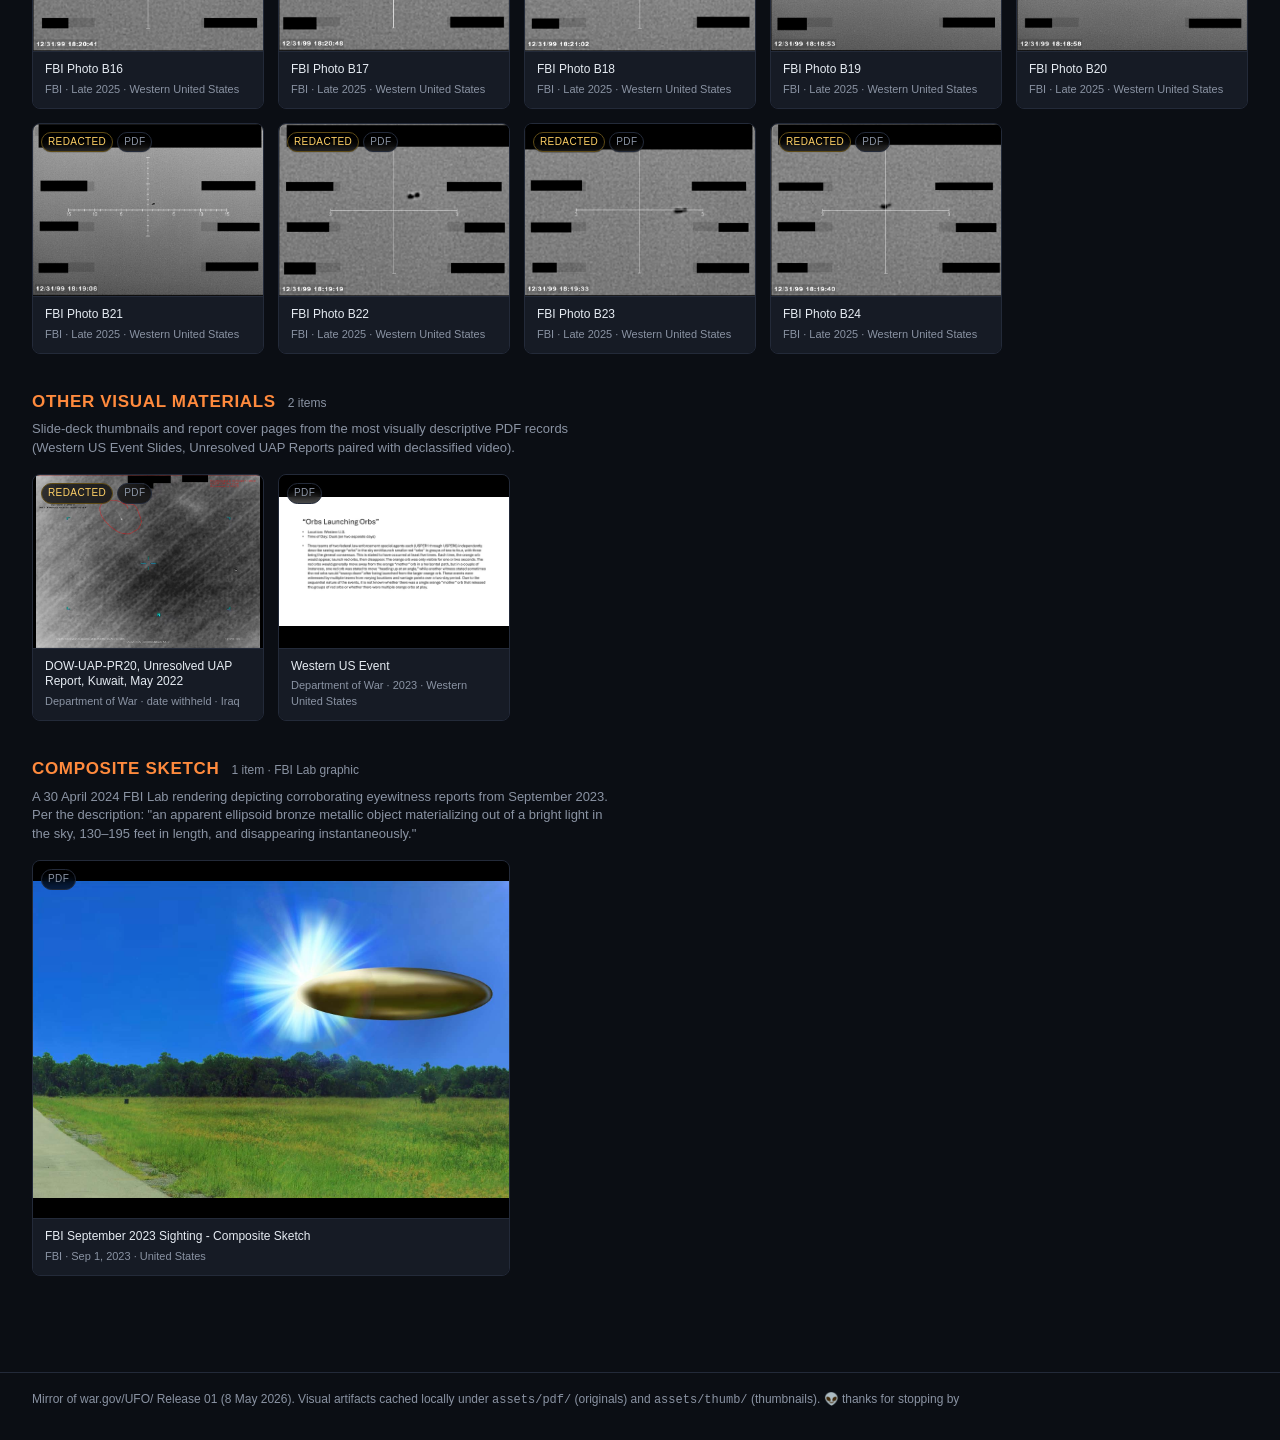
==== commit b65a4ad9: "UX feedback: US-focused map, slideshow, clickable rows, gallery fix Friend feedback fixes: - Map emb" ====
--- a/gallery.html
+++ b/gallery.html
@@ -323,8 +323,12 @@
 function isFbiB(r)   { return r.type === 'PDF' && /^FBI Photo B\d/i.test(r.title); }
 function isNasaImg(r){ return r.type === 'IMG' && /NASA-UAP-VM/i.test(r.title); }
 function isOther(r)  {
-  // Western US Event slides + the PR (Unresolved UAP Report) modal images that are summary cards
-  return /western us event/i.test(r.title) || /^DOW-UAP-PR\d+,/.test(r.title);
+  // Western US Event slides + the PR (Unresolved UAP Report) modal images that are summary cards.
+  // Require an actual image — VID-paired records' localFile is a PDF, not usable as a card.
+  if (!(/western us event/i.test(r.title) || /^DOW-UAP-PR\d+,/.test(r.title))) return false;
+  if (r.localThumb) return true;
+  if (r.localFile && /\.(png|jpe?g|gif|webp)$/i.test(r.localFile)) return true;
+  return false;
 }
 
 const sketch = records.filter(isSketch);
@@ -384,6 +388,9 @@
     </div>
   `;
   card.addEventListener('click', () => openLB(idx));
+  // Defensive: if the image fails to load anyway, drop the card so we never show a broken thumb.
+  const cardImg = card.querySelector('img');
+  if (cardImg) cardImg.addEventListener('error', () => { card.remove(); allItems.splice(idx, 1); }, { once: true });
   return card;
 }
 
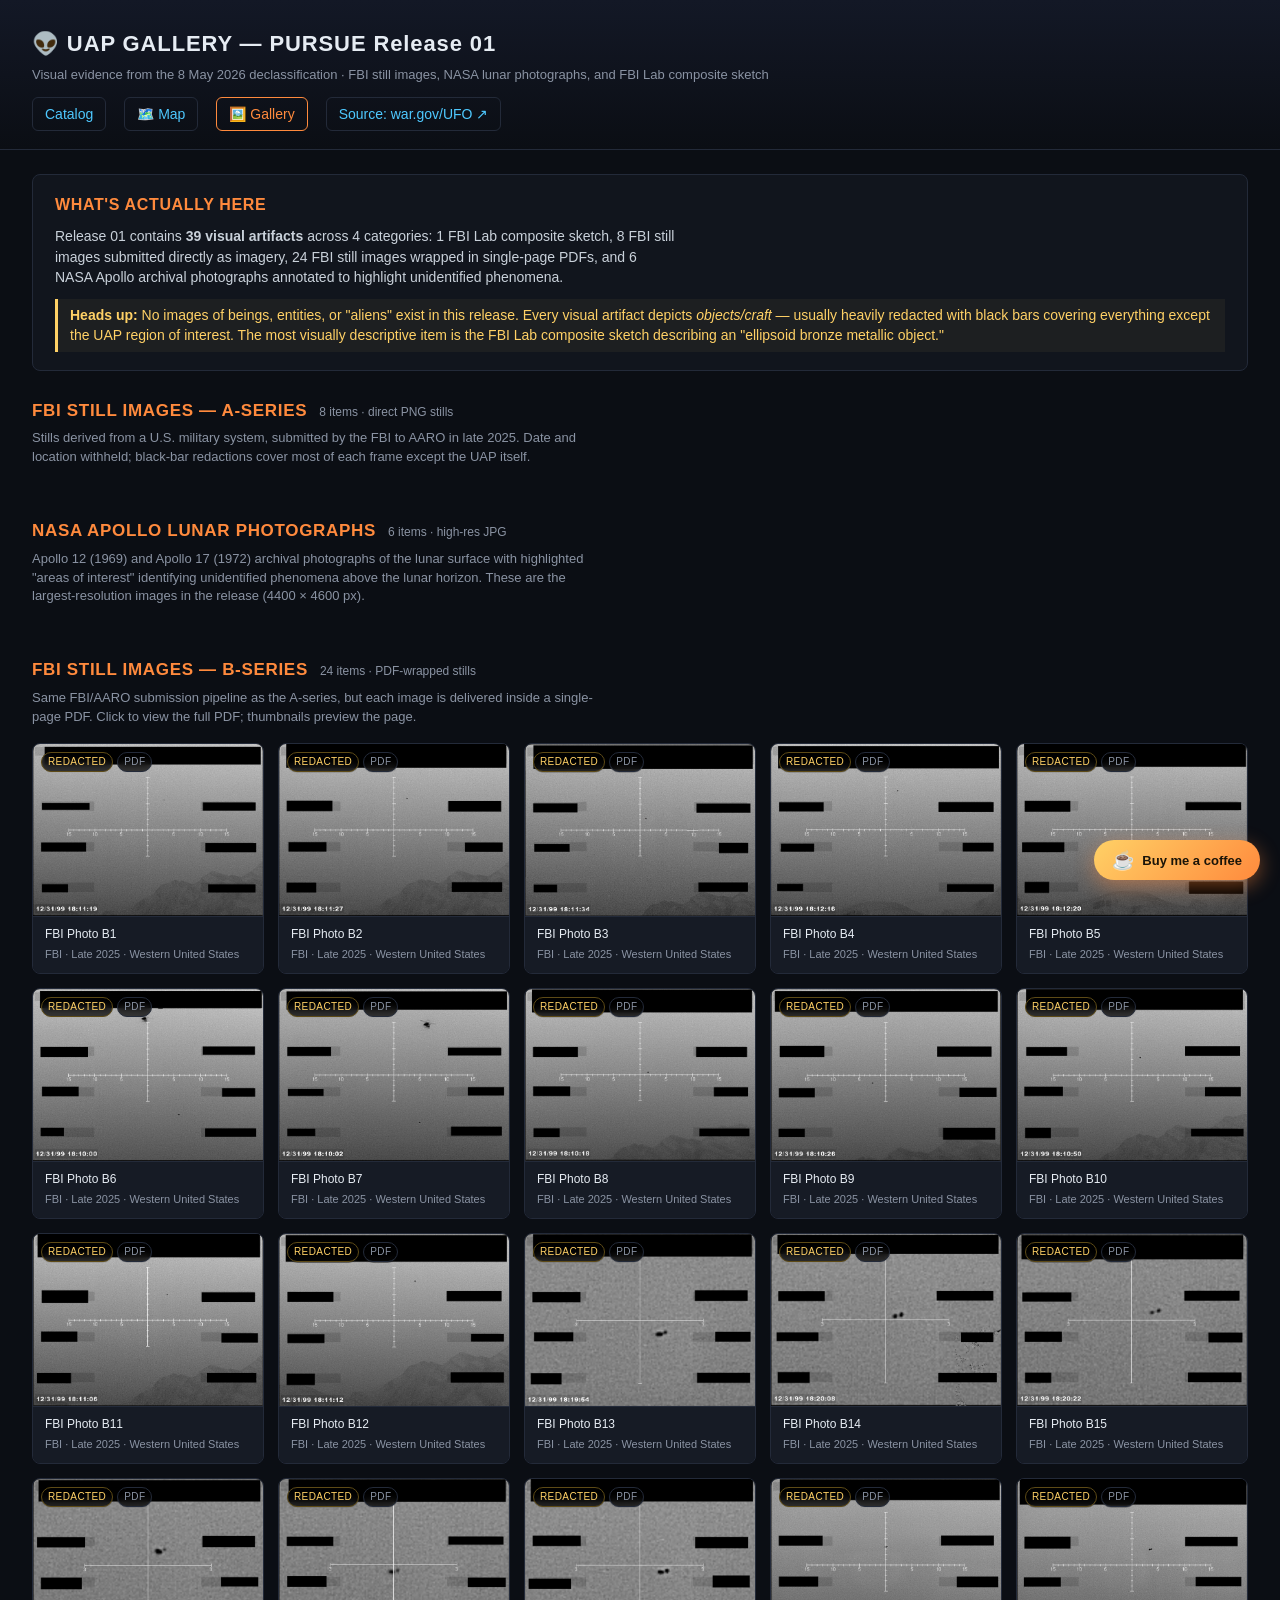
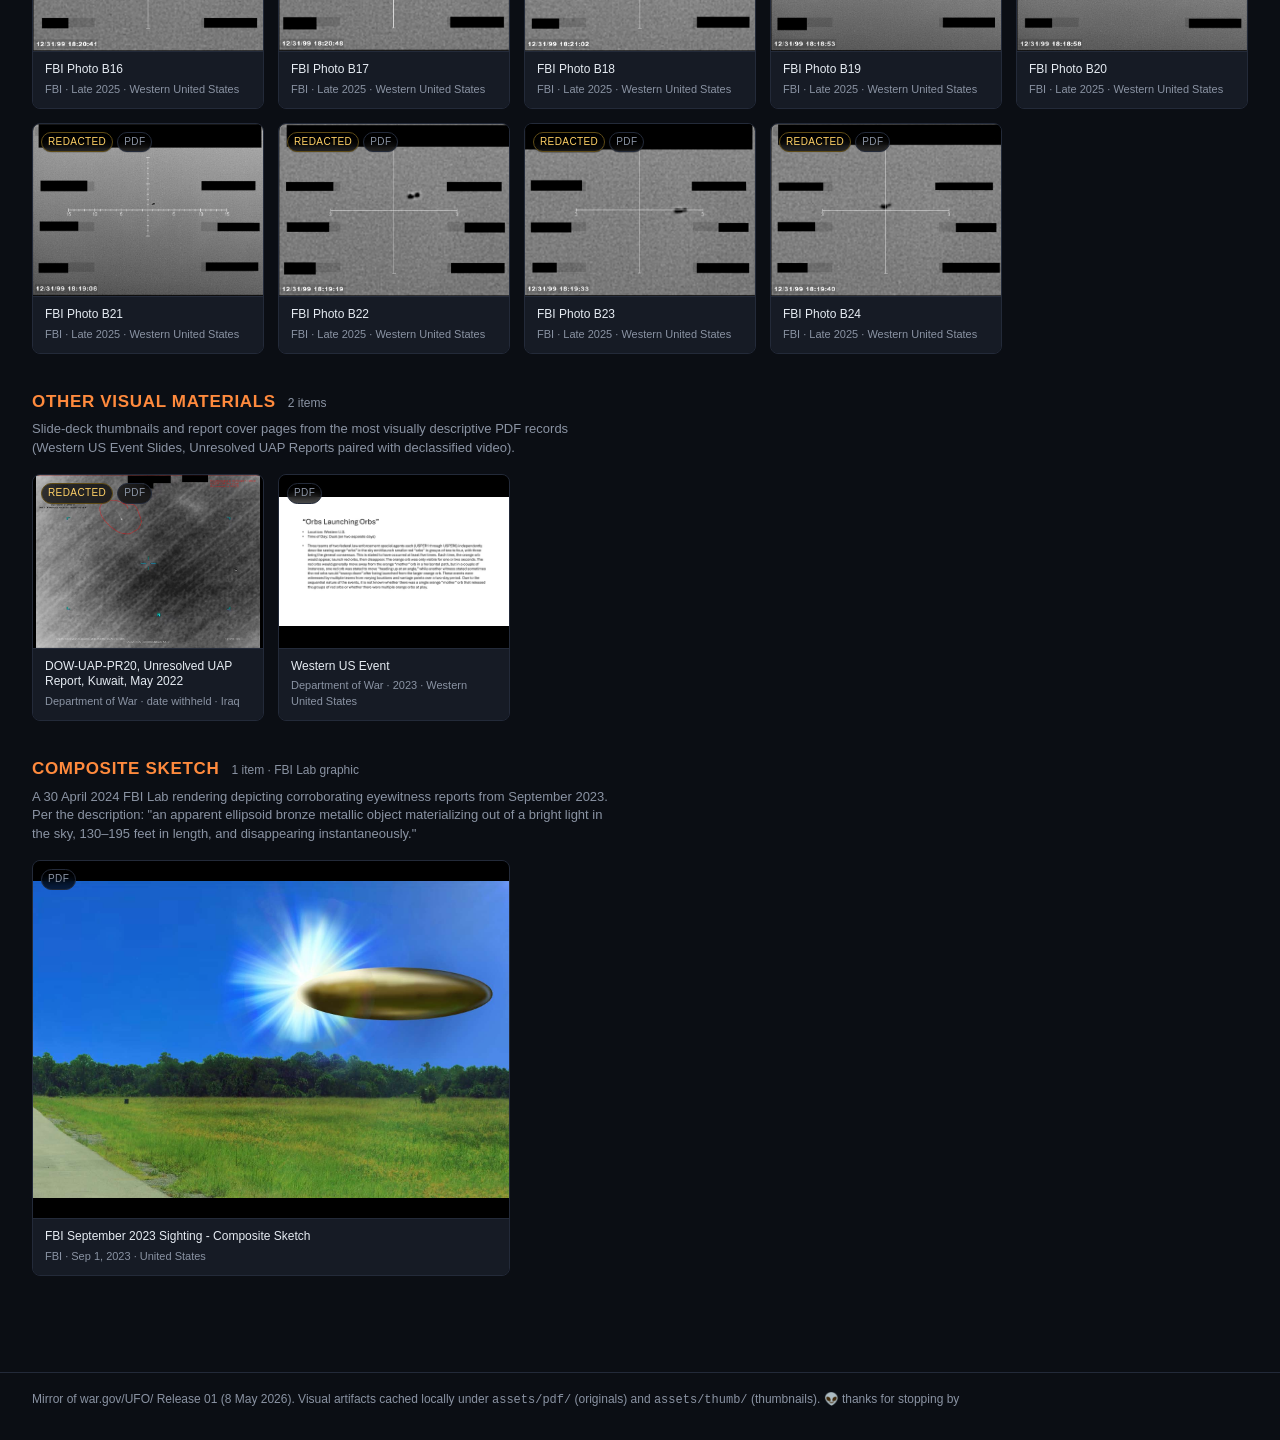
==== commit 715bee0f: "Hide NASA-UAP-VM2 from gallery + slideshow (empty zoom boxes; no visible UAP)" ====
--- a/gallery.html
+++ b/gallery.html
@@ -317,11 +317,16 @@
   return s;
 }
 
+// Visually weak / confusing items hidden from the gallery + slideshow
+const EXCLUDE_FROM_GALLERY = new Set([
+  'NASA-UAP-VM2, Apollo 12, 1969',  // empty zoom boxes above lunar surface — no visible UAP
+]);
+
 // Bucketing logic
 function isSketch(r) { return /sketch/i.test(r.title) && r.title !== 'State Department UAP Cable 1, Papua New Guinea, January 28, 1985'; }
 function isFbiA(r)   { return r.type === 'IMG' && /^FBI Photo A\d/i.test(r.title); }
 function isFbiB(r)   { return r.type === 'PDF' && /^FBI Photo B\d/i.test(r.title); }
-function isNasaImg(r){ return r.type === 'IMG' && /NASA-UAP-VM/i.test(r.title); }
+function isNasaImg(r){ return r.type === 'IMG' && /NASA-UAP-VM/i.test(r.title) && !EXCLUDE_FROM_GALLERY.has(r.title); }
 function isOther(r)  {
   // Western US Event slides + the PR (Unresolved UAP Report) modal images that are summary cards.
   // Require an actual image — VID-paired records' localFile is a PDF, not usable as a card.
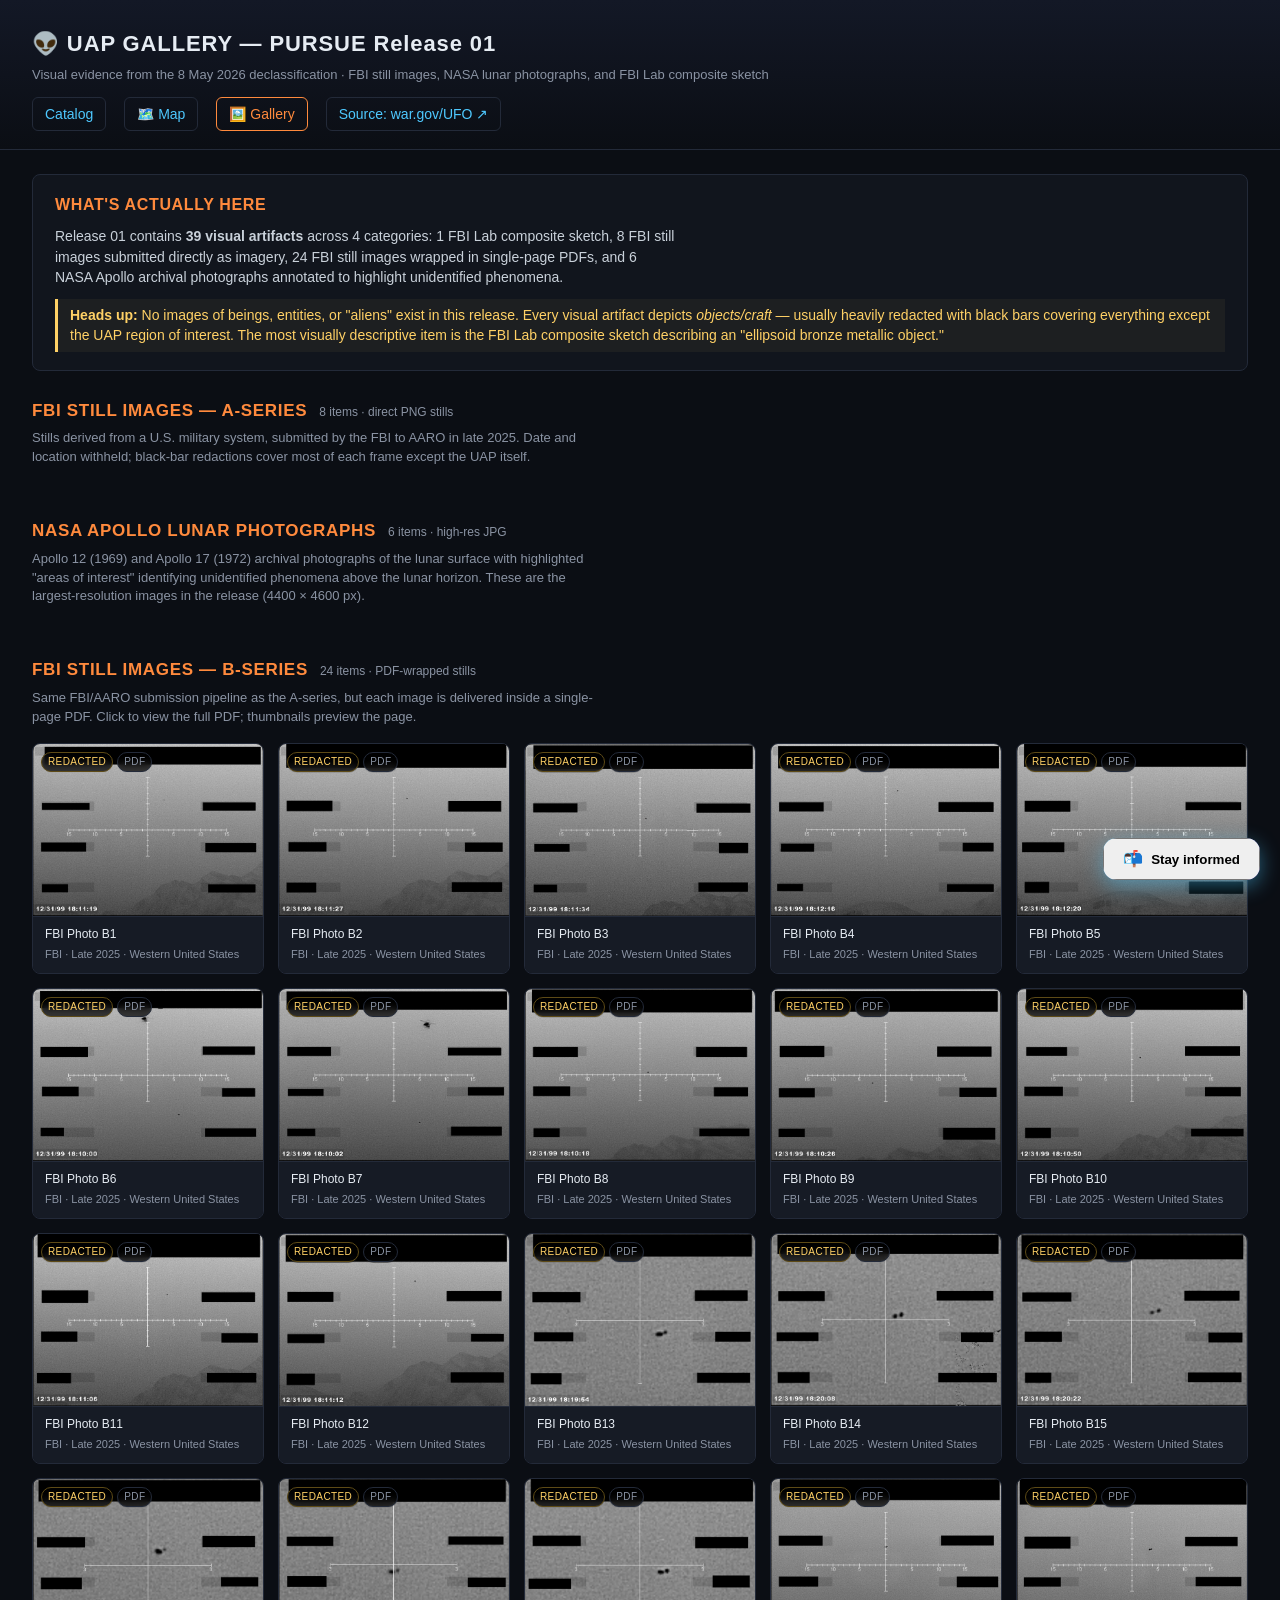
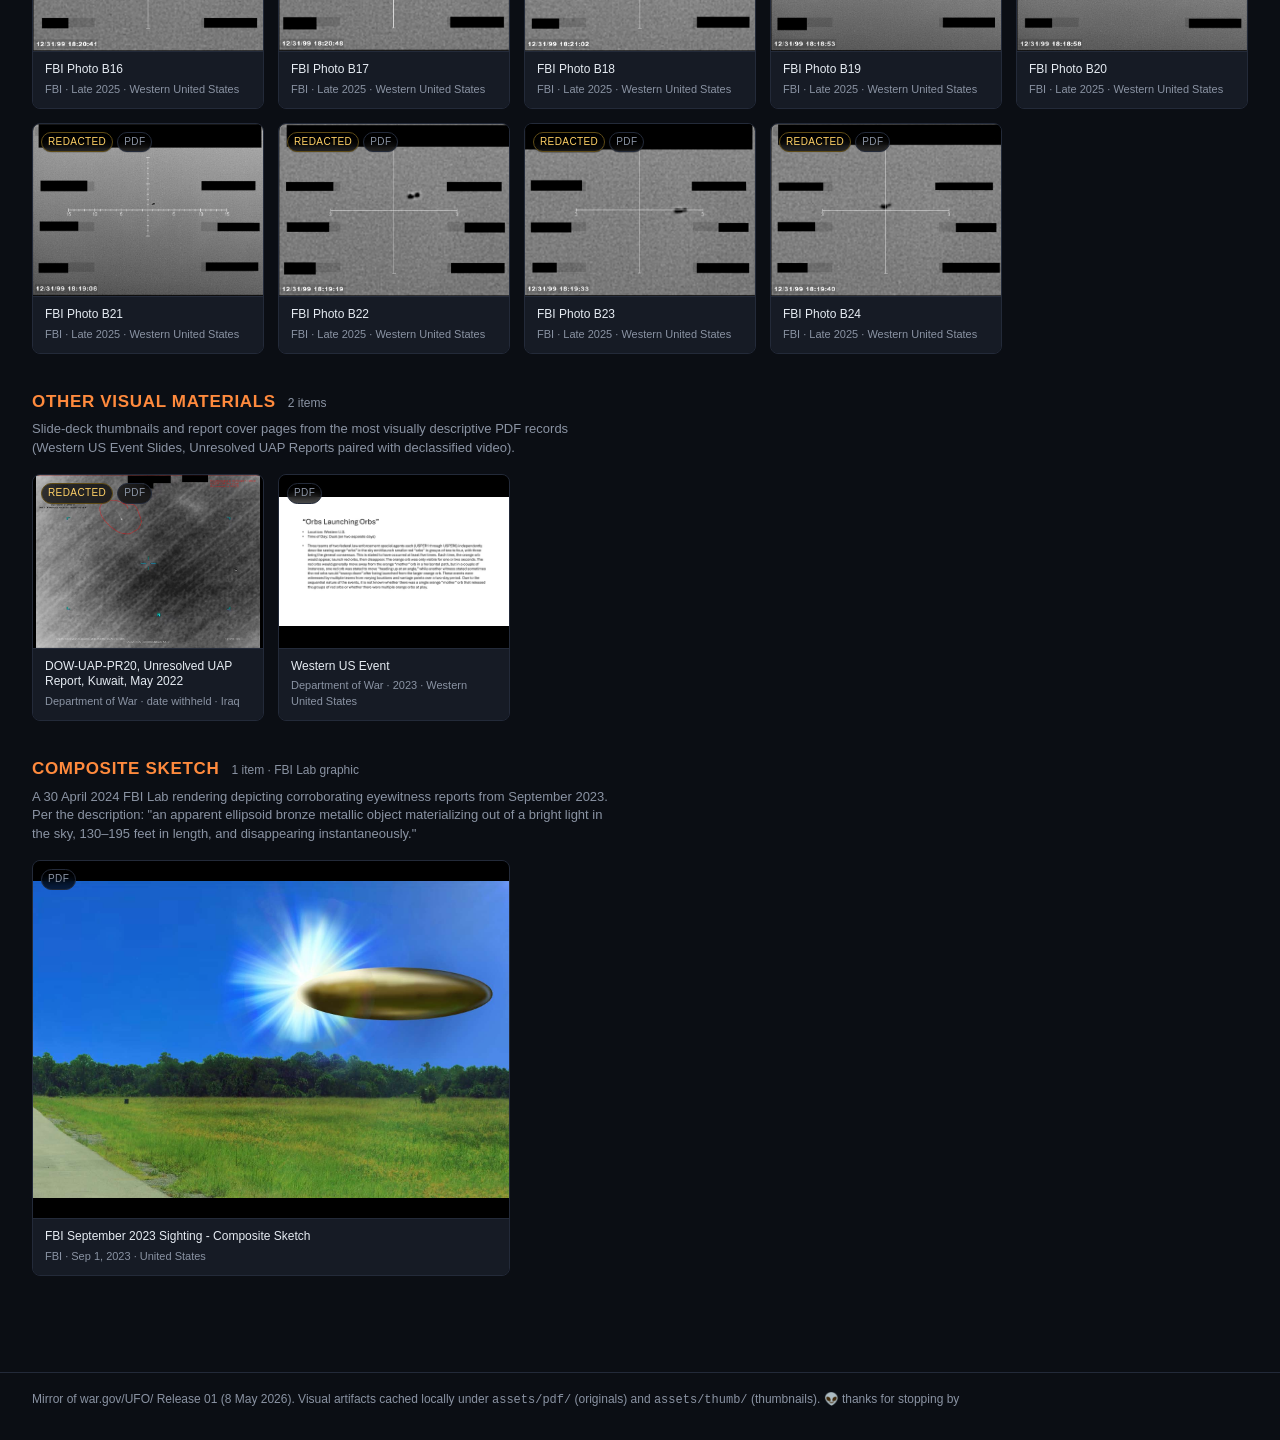
==== commit 5eb144be: "Mobile UX overhaul + Stay-informed email signup (replaces BMC) Map mobile: - Side panel becomes a bo" ====
--- a/gallery.html
+++ b/gallery.html
@@ -4,6 +4,7 @@
 <meta charset="utf-8" />
 <meta name="viewport" content="width=device-width,initial-scale=1" />
 <link rel="icon" href='data:image/svg+xml,<svg xmlns="http://www.w3.org/2000/svg" viewBox="0 0 100 100"><text y=".9em" font-size="88">👽</text></svg>'>
+<link rel="stylesheet" href="assets/lib/stay-informed.css">
 <title>👽 UAP Gallery — PURSUE Release 01</title>
 <!-- Google Analytics -->
 <script async src="https://www.googletagmanager.com/gtag/js?id=G-RMWGLV4CE9"></script>
@@ -62,6 +63,15 @@
     grid-template-columns: repeat(auto-fill, minmax(220px, 1fr));
     gap: 14px;
   }
+  @media (max-width: 720px) {
+    main { padding: 16px; }
+    .grid { grid-template-columns: repeat(auto-fill, minmax(160px, 1fr)); gap: 10px; }
+    section.group { margin-bottom: 24px; }
+    .lede { padding: 14px 16px; }
+    .card .meta { padding: 8px 10px; font-size: 11px; }
+    .card .title { font-size: 12px; line-height: 1.25; }
+    .card .sub { font-size: 10px; }
+  }
   .card {
     position: relative;
     background: var(--panel);
@@ -114,13 +124,16 @@
     display: none;
     z-index: 100;
     padding: 40px;
+    touch-action: none;  /* lets us own swipe gestures */
   }
   .lightbox.open { display: flex; flex-direction: column; }
   .lightbox img {
     flex: 1; min-height: 0;
     width: 100%; height: 100%;
     object-fit: contain;
-  }
+    transition: transform .15s ease-out;
+  }
+  .lightbox.dragging img { transition: none; }
   .lightbox .lb-meta {
     color: var(--text);
     padding: 14px 8px 4px;
@@ -128,6 +141,25 @@
     line-height: 1.5;
     max-height: 35vh;
     overflow-y: auto;
+  }
+  .lightbox.meta-collapsed .lb-meta { display: none; }
+  @media (max-width: 720px) {
+    .lightbox { padding: 8px; }
+    .lightbox .close { top: 8px; right: 8px; width: 32px; height: 32px; font-size: 16px; }
+    .lightbox .nav-btn { width: 36px; height: 36px; font-size: 18px; }
+    .lightbox .nav-btn.prev { left: 4px; }
+    .lightbox .nav-btn.next { right: 4px; }
+    .lightbox .lb-meta { max-height: 30vh; padding: 10px 4px 4px; font-size: 12px; }
+    .lightbox .lb-meta .ttl { font-size: 13px; }
+    .lightbox .lb-meta .desc { font-size: 11px; }
+    .lightbox .meta-toggle { display: inline-block; }
+  }
+  .lightbox .meta-toggle {
+    display: none;
+    position: absolute; bottom: 8px; left: 50%; transform: translateX(-50%);
+    background: rgba(0,0,0,.7); border: 1px solid var(--line);
+    color: var(--text); padding: 4px 12px; border-radius: 999px;
+    font-size: 11px; cursor: pointer; z-index: 10;
   }
   .lightbox .lb-meta .ttl { font-weight: 600; color: var(--accent); margin-bottom: 4px; font-size: 15px; }
   .lightbox .lb-meta .sub { color: var(--muted); margin-bottom: 8px; font-size: 12px; }
@@ -173,30 +205,6 @@
   header, main, footer { position: relative; z-index: 3; }
   @media (max-width: 720px) { .alien-stickers { display: none; } }
 
-  /* Buy Me a Coffee floating widget */
-  .bmc-widget {
-    position: fixed; bottom: 20px; right: 20px; z-index: 50;
-    display: flex; align-items: center; gap: 8px;
-    padding: 11px 18px;
-    background: linear-gradient(135deg, #ffd166 0%, #ff8a3d 100%);
-    color: #1a1408;
-    font: 600 13px/1 -apple-system,BlinkMacSystemFont,"Segoe UI",sans-serif;
-    text-decoration: none; border-radius: 999px;
-    box-shadow: 0 6px 20px rgba(255,138,61,.45), 0 0 0 0 rgba(255,209,102,.6);
-    animation: bmc-pulse 2.6s ease-in-out infinite;
-    transition: transform .18s, box-shadow .18s;
-  }
-  .bmc-widget:hover {
-    transform: translateY(-2px) scale(1.05);
-    animation-play-state: paused;
-    box-shadow: 0 10px 28px rgba(255,138,61,.7);
-    text-decoration: none;
-  }
-  .bmc-widget .bmc-icon { font-size: 18px; line-height: 1; filter: drop-shadow(0 1px 0 rgba(255,255,255,.4)); }
-  @keyframes bmc-pulse {
-    0%, 100% { box-shadow: 0 6px 20px rgba(255,138,61,.45), 0 0 0 0 rgba(255,209,102,.55); }
-    60% { box-shadow: 0 6px 20px rgba(255,138,61,.45), 0 0 0 14px rgba(255,209,102,0); }
-  }
 </style>
 </head>
 <body>
@@ -270,15 +278,36 @@
     <div class="desc" id="lb-desc"></div>
     <a id="lb-source" class="open-link" target="_blank" rel="noopener">Open source ↗</a>
   </div>
+  <button class="meta-toggle" id="lb-meta-toggle">tap image • show details</button>
 </div>
 
 <footer>
   Mirror of war.gov/UFO/ Release 01 (8 May 2026). Visual artifacts cached locally under <code>assets/pdf/</code> (originals) and <code>assets/thumb/</code> (thumbnails). 👽 thanks for stopping by
 </footer>
 
-<a class="bmc-widget" href="https://buymeacoffee.com/yonique" target="_blank" rel="noopener" aria-label="Buy me a coffee" data-event="bmc_click" data-from-page="gallery">
-  <span class="bmc-icon">☕</span><span>Buy me a coffee</span>
-</a>
+<div class="si-widget" data-from-page="gallery">
+  <button class="si-pill" type="button" aria-label="Stay informed about new releases">
+    <span class="si-icon">📬</span>
+    <span class="si-pill-text">Stay informed</span>
+  </button>
+  <div class="si-form">
+    <div class="si-title">
+      Stay informed
+      <button type="button" class="si-close" aria-label="Close">×</button>
+    </div>
+    <div class="si-sub">Updates sent for new releases only. No spam.</div>
+    <form>
+      <input type="email" name="email" placeholder="you@example.com" required autocomplete="email">
+      <button type="submit" class="si-submit">Subscribe</button>
+      <div class="si-error" role="alert"></div>
+    </form>
+  </div>
+  <div class="si-success">
+    <div class="si-emoji">👽✨</div>
+    <div class="si-msg">You're in.<div class="si-tip">We'll email you the moment Release 02 drops.</div></div>
+  </div>
+</div>
+<script src="assets/lib/stay-informed.js" defer></script>
 
 <script src="data.js"></script>
 <script>
@@ -466,6 +495,50 @@
   else if (e.key === 'ArrowLeft') navLB(-1);
   else if (e.key === 'ArrowRight') navLB(1);
 });
+
+// Tap image to toggle meta panel on mobile
+lbImg.addEventListener('click', e => {
+  if (window.matchMedia('(max-width: 720px)').matches) {
+    lb.classList.toggle('meta-collapsed');
+  }
+});
+
+// Touch swipe — left/right to nav, down to dismiss
+let tStartX = 0, tStartY = 0, tDeltaX = 0, tDeltaY = 0, tDragging = false;
+const SWIPE_THRESHOLD = 60;
+lb.addEventListener('touchstart', e => {
+  if (e.touches.length !== 1) return;
+  tStartX = e.touches[0].clientX;
+  tStartY = e.touches[0].clientY;
+  tDeltaX = tDeltaY = 0;
+  tDragging = true;
+  lb.classList.add('dragging');
+}, { passive: true });
+lb.addEventListener('touchmove', e => {
+  if (!tDragging || e.touches.length !== 1) return;
+  tDeltaX = e.touches[0].clientX - tStartX;
+  tDeltaY = e.touches[0].clientY - tStartY;
+  // Visually follow the drag for tactile feedback
+  lbImg.style.transform = `translate(${tDeltaX}px, ${Math.max(0, tDeltaY)}px) scale(${1 - Math.min(0.2, Math.abs(tDeltaY)/800)})`;
+}, { passive: true });
+lb.addEventListener('touchend', () => {
+  if (!tDragging) return;
+  tDragging = false;
+  lb.classList.remove('dragging');
+  lbImg.style.transform = '';
+  // Decide swipe action
+  if (Math.abs(tDeltaY) > SWIPE_THRESHOLD * 1.5 && tDeltaY > 0 && Math.abs(tDeltaY) > Math.abs(tDeltaX)) {
+    closeLB();  // swipe down to dismiss
+  } else if (Math.abs(tDeltaX) > SWIPE_THRESHOLD && Math.abs(tDeltaX) > Math.abs(tDeltaY)) {
+    navLB(tDeltaX < 0 ? 1 : -1);  // swipe left = next, right = prev
+  }
+}, { passive: true });
+
+// Mobile meta-toggle button
+document.getElementById('lb-meta-toggle')?.addEventListener('click', e => {
+  e.stopPropagation();
+  lb.classList.toggle('meta-collapsed');
+});
 })();
 </script>
 </body>
--- a/assets/lib/stay-informed.css
+++ b/assets/lib/stay-informed.css
@@ -0,0 +1,113 @@
+/* Stay-informed email signup widget — replaces BMC across all pages.
+   Posts to /api/subscribe (Vercel serverless function backed by Upstash Redis).
+   Has 3 visual states: pill (collapsed) → form (expanded) → success. */
+.si-widget {
+  position: fixed;
+  bottom: 20px;
+  right: 20px;
+  z-index: 50;
+  background: linear-gradient(135deg, #4ec9ff 0%, #6c5ce7 100%);
+  color: #0b0e14;
+  border-radius: 14px;
+  box-shadow: 0 6px 20px rgba(78,201,255,.45), 0 0 0 0 rgba(78,201,255,.5);
+  font: 600 13px/1.3 -apple-system, BlinkMacSystemFont, "Segoe UI", sans-serif;
+  border: 0;
+  cursor: pointer;
+  overflow: hidden;
+  transition: transform .18s, box-shadow .18s;
+  animation: si-pulse 3s ease-in-out infinite;
+}
+.si-widget:hover {
+  transform: translateY(-2px) scale(1.02);
+  animation-play-state: paused;
+}
+@keyframes si-pulse {
+  0%, 100% { box-shadow: 0 6px 20px rgba(78,201,255,.45), 0 0 0 0 rgba(78,201,255,.5); }
+  60% { box-shadow: 0 6px 20px rgba(78,201,255,.45), 0 0 0 14px rgba(78,201,255,0); }
+}
+
+.si-pill {
+  display: flex; align-items: center; gap: 8px;
+  padding: 11px 18px;
+}
+.si-pill .si-icon {
+  font-size: 16px; line-height: 1;
+  filter: drop-shadow(0 1px 0 rgba(255,255,255,.3));
+}
+.si-pill-text { font-weight: 600; }
+
+.si-form, .si-success {
+  display: none;
+  padding: 14px;
+  width: 280px;
+  background: #11151d;
+  color: #e6ecf3;
+  border-radius: 12px;
+}
+.si-widget.expanded { padding: 0; cursor: default; animation: none; }
+.si-widget.expanded .si-pill { display: none; }
+.si-widget.expanded.error .si-form,
+.si-widget.expanded:not(.success):not(.error) .si-form { display: block; }
+.si-widget.expanded.success .si-success { display: block; }
+
+.si-form .si-title {
+  font-size: 14px; font-weight: 600;
+  color: var(--accent2, #4ec9ff);
+  margin-bottom: 4px;
+  display: flex; align-items: center; justify-content: space-between;
+}
+.si-form .si-title button {
+  background: none; border: 0; color: #8a93a3;
+  font-size: 18px; cursor: pointer; line-height: 1; padding: 0;
+}
+.si-form .si-title button:hover { color: #e6ecf3; }
+.si-form .si-sub {
+  font-size: 11px; color: #8a93a3;
+  margin-bottom: 10px;
+}
+.si-form input[type="email"] {
+  width: 100%;
+  background: #0b0e14;
+  border: 1px solid #232a39;
+  border-radius: 8px;
+  padding: 10px 12px;
+  font: inherit; font-size: 13px; color: #e6ecf3;
+  outline: none;
+  transition: border-color .12s;
+}
+.si-form input[type="email"]:focus {
+  border-color: var(--accent2, #4ec9ff);
+}
+.si-form button.si-submit {
+  width: 100%;
+  margin-top: 8px;
+  background: linear-gradient(135deg, #4ec9ff 0%, #6c5ce7 100%);
+  color: #0b0e14;
+  border: 0; border-radius: 8px;
+  padding: 10px;
+  font: 600 13px/1 inherit;
+  cursor: pointer;
+  transition: transform .12s;
+}
+.si-form button.si-submit:hover { transform: scale(1.02); }
+.si-form button.si-submit:disabled { opacity: .55; cursor: wait; transform: none; }
+.si-form .si-error {
+  margin-top: 8px; font-size: 11px; color: #ff7d99;
+  display: none;
+}
+.si-widget.error .si-form .si-error { display: block; }
+.si-success {
+  text-align: center;
+  padding: 20px 16px;
+}
+.si-success .si-emoji { font-size: 28px; margin-bottom: 8px; }
+.si-success .si-msg { font-size: 13px; color: #e6ecf3; }
+.si-success .si-msg strong { color: var(--accent2, #4ec9ff); }
+.si-success .si-tip { font-size: 11px; color: #8a93a3; margin-top: 8px; }
+
+@media (max-width: 720px) {
+  .si-widget { bottom: 14px; right: 14px; }
+  .si-form, .si-success { width: 240px; padding: 12px; }
+  .si-pill { padding: 10px 14px; font-size: 12px; }
+}
+body.embed .si-widget { display: none; }
